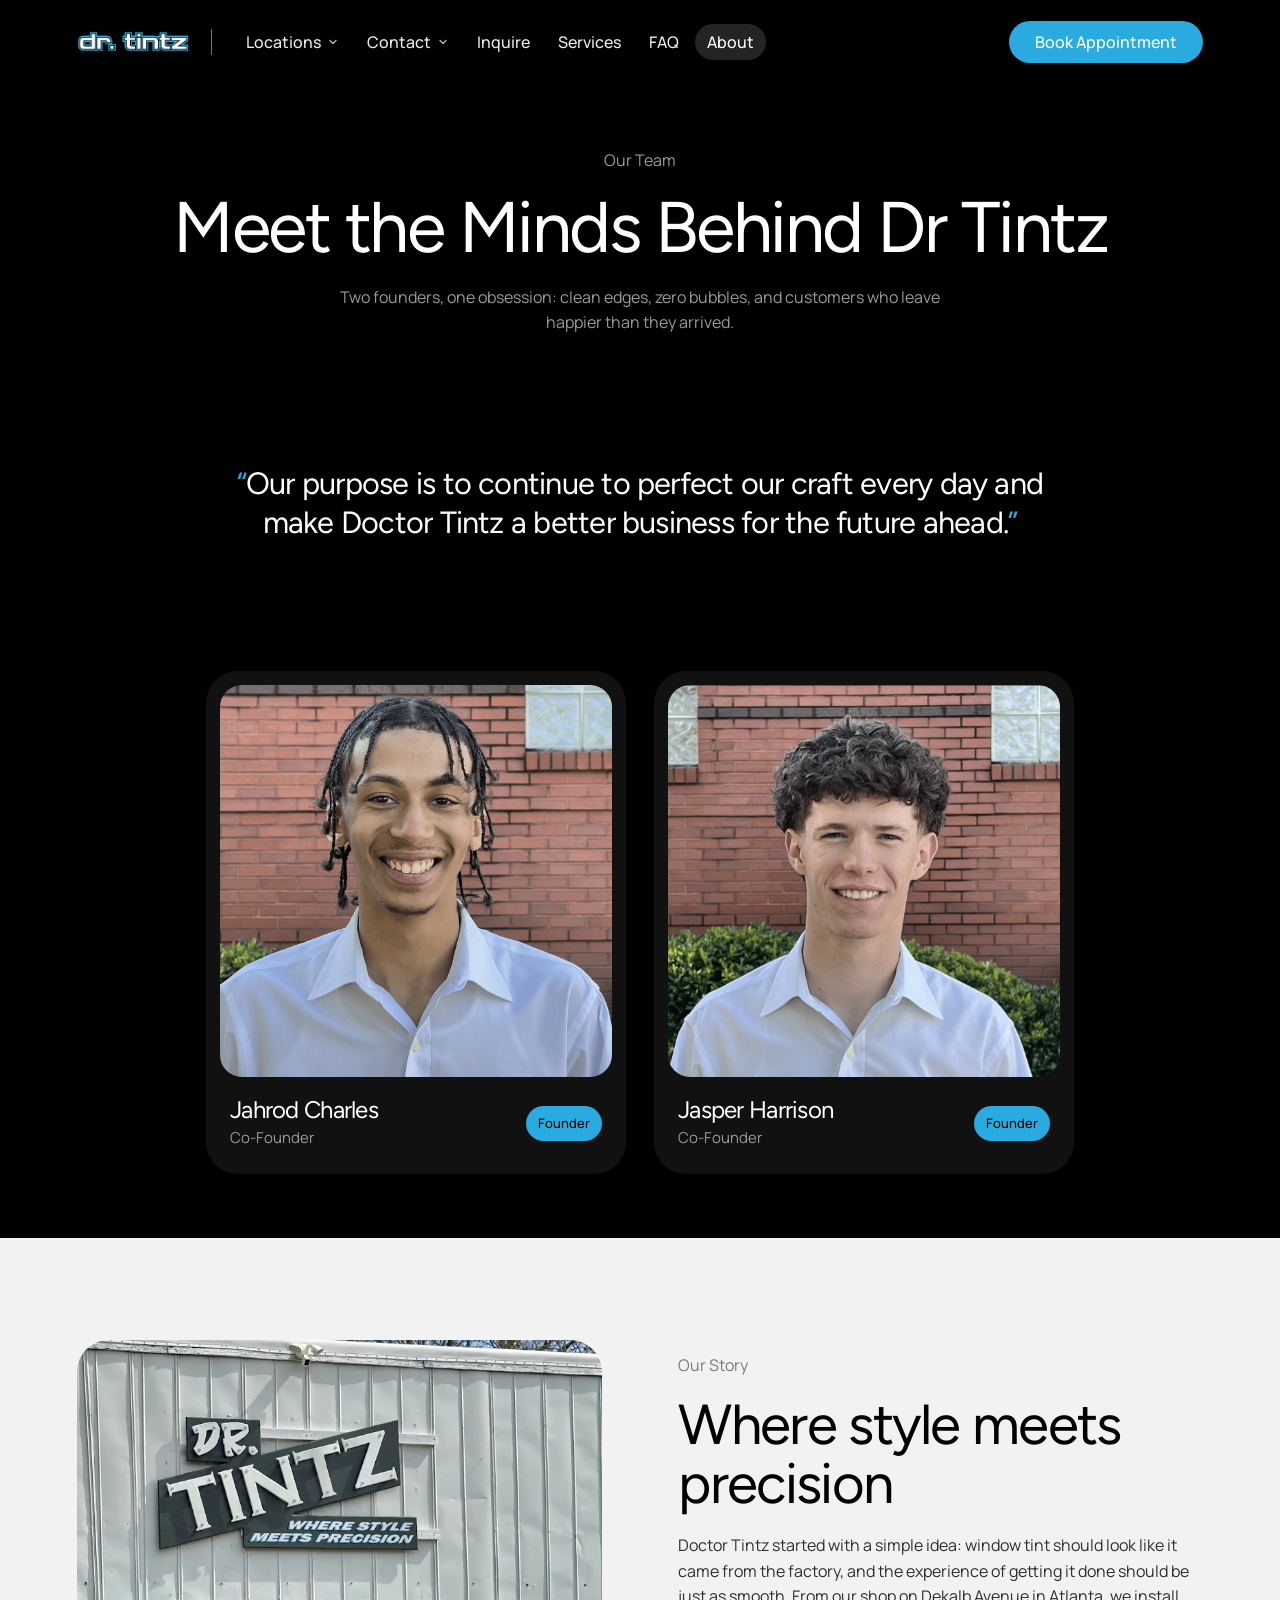
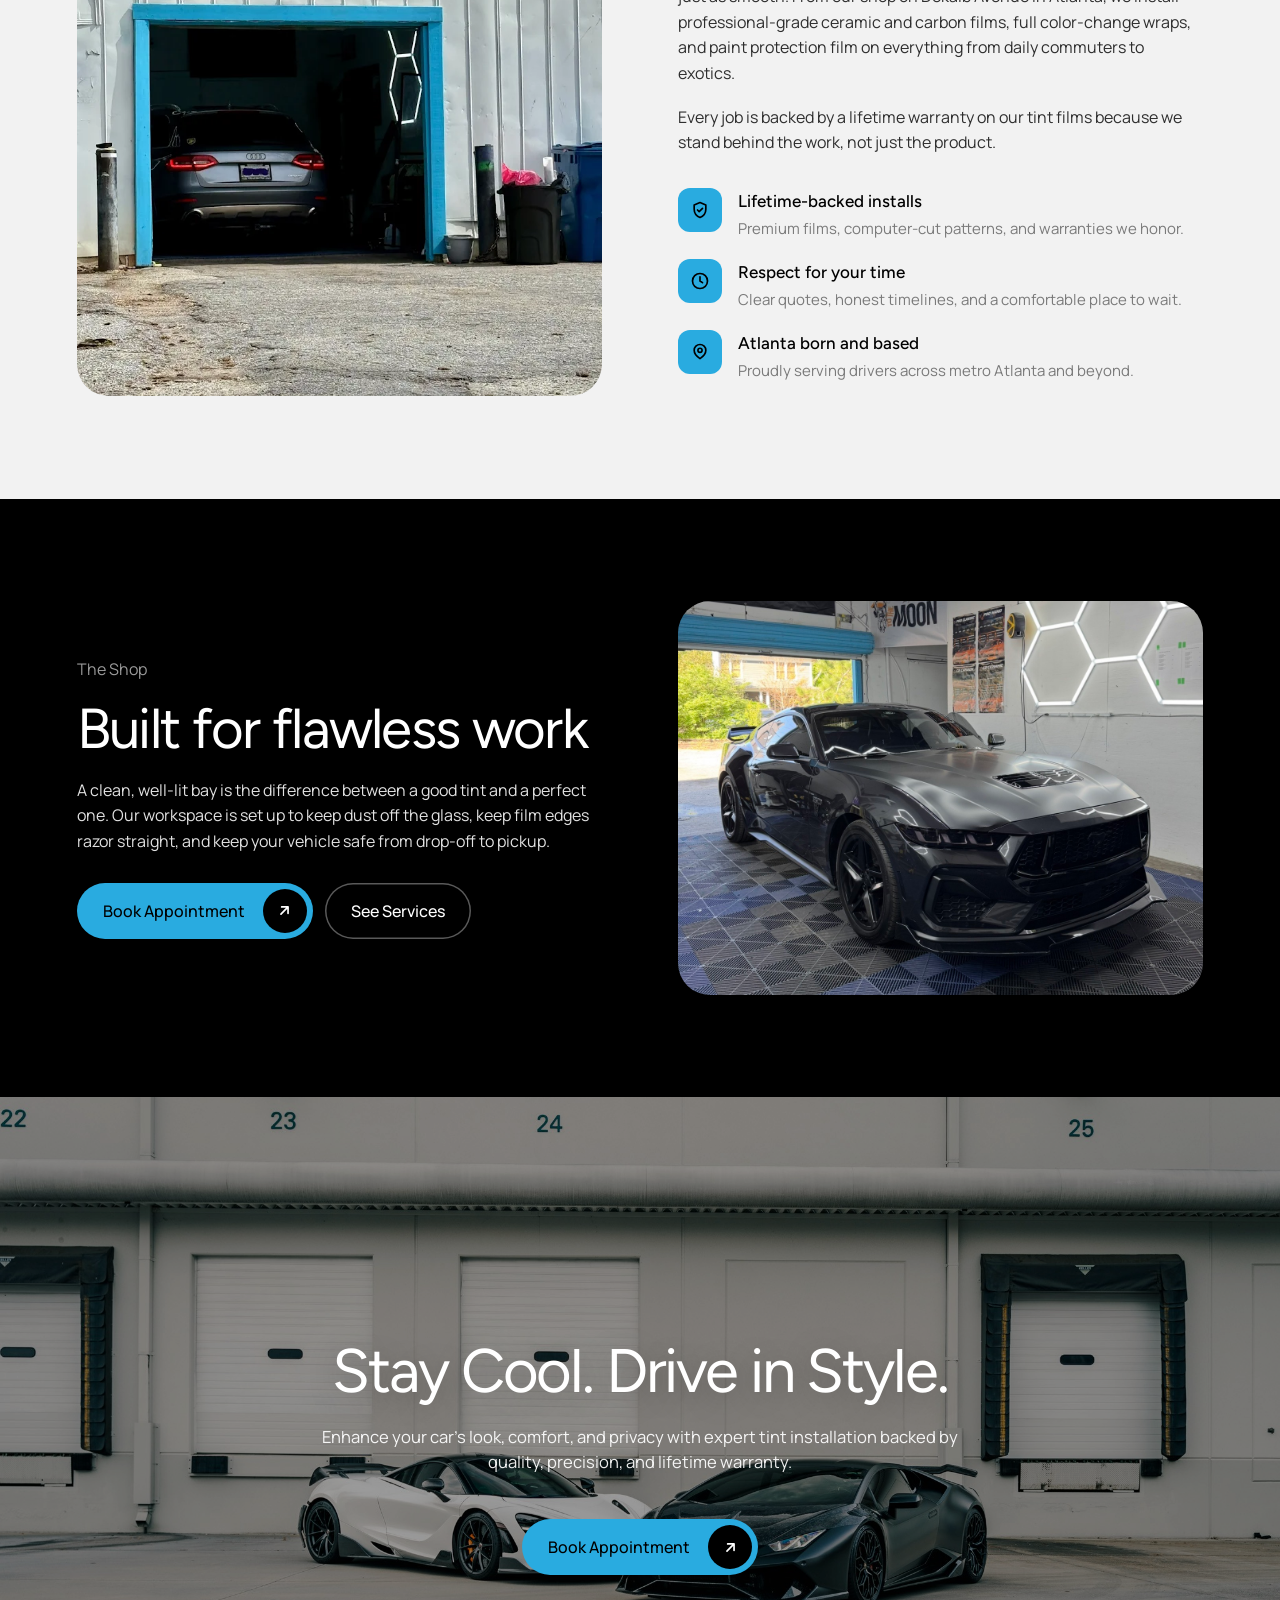
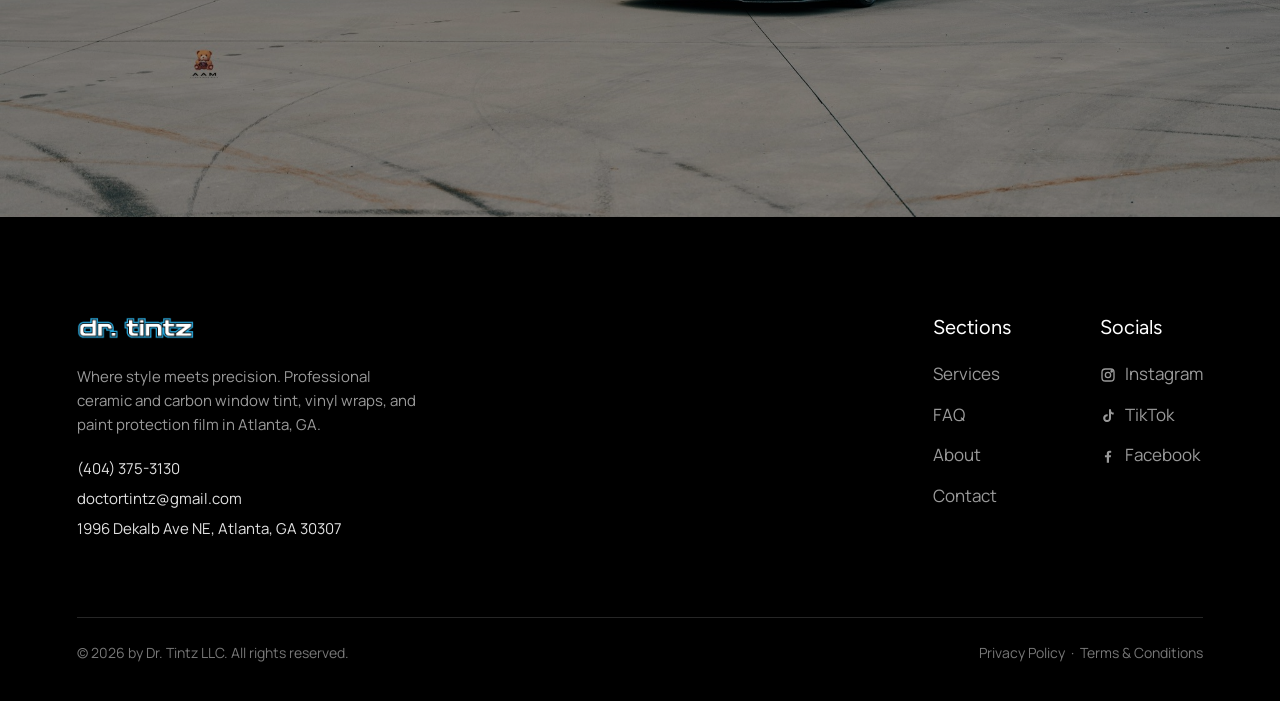
==== about.html @ 4a3aad91 "Add Google Ads tracking, thank-you page, and 10-year wrap warranty - Google tag (AW-11164100481 + G-" ====
<!DOCTYPE html>
<html lang="en">
<head>
  <meta charset="UTF-8">
  <meta name="viewport" content="width=device-width, initial-scale=1.0">
  <!-- Google tag (gtag.js): Google Ads + GA4, cross-domain linked to the booking site -->
  <script async src="https://www.googletagmanager.com/gtag/js?id=AW-11164100481"></script>
  <script>
    window.dataLayer = window.dataLayer || [];
    function gtag(){dataLayer.push(arguments);}
    gtag('js', new Date());
    gtag('set', 'linker', {'domains': ['doctortintz.com', 'bookdoctortintz.com']});
    gtag('config', 'AW-11164100481');
    gtag('config', 'G-PP5F7V0860');
  </script>
  <title>About | Doctor Tintz</title>
  <meta name="description" content="Meet the co-founders behind Doctor Tintz, Atlanta's window tinting, wrap, and paint protection specialists. Where style meets precision.">
  <meta name="theme-color" content="#000000">
  <link rel="icon" href="assets/favicon.png" type="image/png">
  <link rel="apple-touch-icon" href="assets/favicon.png">
  <link rel="preconnect" href="https://fonts.googleapis.com">
  <link rel="preconnect" href="https://fonts.gstatic.com" crossorigin>
  <link href="https://fonts.googleapis.com/css2?family=Figtree:wght@300;400;500;600&family=Manrope:wght@400;500;600&display=swap" rel="stylesheet">
  <link rel="stylesheet" href="css/styles.css">
</head>
<body>

  <header class="header">
    <div class="container header__inner">
      <div class="header__left">
        <a class="logo" href="index.html" aria-label="Doctor Tintz home">
          <img src="assets/img/logo.png" alt="dr. tintz" width="266" height="50">
        </a>
        <span class="header__divider" aria-hidden="true"></span>
        <nav class="nav" id="nav" aria-label="Primary">
          <div class="nav__item">
            <button class="nav__link nav__toggle" type="button" aria-expanded="false" aria-haspopup="true">Locations <svg class="chev" viewBox="0 0 24 24" fill="none" stroke="currentColor" stroke-width="2.5" stroke-linecap="round" stroke-linejoin="round" aria-hidden="true"><path d="m6 9 6 6 6-6"/></svg></button>
            <div class="dropdown">
              <a class="dropdown__item" href="https://maps.google.com/?q=1996+Dekalb+Ave+NE,+Atlanta,+GA+30307" target="_blank" rel="noopener">
                <strong>Atlanta</strong>
                <span>1996 Dekalb Ave NE, Atlanta, GA 30307</span>
              </a>
              <a class="dropdown__item" href="https://maps.google.com/?q=1905+Airport+Industrial+Park+Dr+SE,+Suite+A,+Marietta,+GA+30060" target="_blank" rel="noopener">
                <strong>Marietta</strong>
                <span>1905 Airport Industrial Park Dr SE, Suite A, Marietta, GA 30060</span>
              </a>
            </div>
          </div>
          <div class="nav__item">
            <button class="nav__link nav__toggle" type="button" aria-expanded="false" aria-haspopup="true">Contact <svg class="chev" viewBox="0 0 24 24" fill="none" stroke="currentColor" stroke-width="2.5" stroke-linecap="round" stroke-linejoin="round" aria-hidden="true"><path d="m6 9 6 6 6-6"/></svg></button>
            <div class="dropdown dropdown--sm">
              <a class="dropdown__item" href="tel:+14049849468">
                <strong>Jasper Harrison</strong>
                <span>(404) 984-9468</span>
              </a>
            </div>
          </div>
          <button class="nav__link" type="button" data-open-inquire>Inquire</button>
          <a class="nav__link" href="index.html#services">Services</a>
          <a class="nav__link" href="index.html#faq">FAQ</a>
          <a class="nav__link" href="about.html" aria-current="page">About</a>
          <a class="btn btn--primary" href="https://bookdoctortintz.com" target="_blank" rel="noopener">Book Appointment</a>
        </nav>
      </div>
      <div class="header__cta">
        <a class="btn btn--primary btn--on-dark" href="https://bookdoctortintz.com" target="_blank" rel="noopener">Book Appointment</a>
        <button class="nav-toggle" aria-label="Open menu" aria-expanded="false" aria-controls="nav">
          <span></span><span></span><span></span>
        </button>
      </div>
    </div>
  </header>

  <main>

    <!-- Page hero -->
    <section class="page-hero">
      <div class="container">
        <span class="eyebrow">Our Team</span>
        <h1 class="h1" data-split data-accent="tintz">Meet the Minds Behind Dr Tintz</h1>
        <p class="lead">Two founders, one obsession: clean edges, zero bubbles, and customers who leave happier than they arrived.</p>
      </div>
    </section>

    <!-- Founders quote -->
    <section class="section section--tight">
      <div class="container">
        <div class="quote-band reveal">
          <blockquote>Our purpose is to continue to perfect our craft every day and make Doctor Tintz a better business for the future ahead.</blockquote>
        </div>
      </div>
    </section>

    <!-- Team -->
    <section class="section section--tight">
      <div class="container">
        <div class="team__grid">
          <article class="member reveal">
            <div class="member__photo">
              <img src="assets/img/team-jahrod.png" alt="Jahrod Charles, Co-Founder of Doctor Tintz" loading="lazy">
            </div>
            <div class="member__body">
              <div>
                <h2 class="member__name">Jahrod Charles</h2>
                <p class="member__role">Co-Founder</p>
              </div>
              <span class="badge">Founder</span>
            </div>
          </article>
          <article class="member reveal" data-delay="1">
            <div class="member__photo">
              <img src="assets/img/team-jasper.png" alt="Jasper Harrison, Co-Founder of Doctor Tintz" loading="lazy">
            </div>
            <div class="member__body">
              <div>
                <h2 class="member__name">Jasper Harrison</h2>
                <p class="member__role">Co-Founder</p>
              </div>
              <span class="badge">Founder</span>
            </div>
          </article>
        </div>
      </div>
    </section>

    <!-- Story -->
    <section class="section theme-light">
      <div class="container">
        <div class="split">
          <div class="split__media reveal">
            <img src="assets/img/shop-front.webp" alt="The Doctor Tintz shop front with its signature blue garage door and 'Where Style Meets Precision' sign" loading="lazy">
          </div>
          <div class="reveal" data-delay="1">
            <span class="eyebrow">Our Story</span>
            <h2 class="h2">Where style meets precision</h2>
            <p class="lead" style="margin-top:20px">Doctor Tintz started with a simple idea: window tint should look like it came from the factory, and the experience of getting it done should be just as smooth. From our shop on Dekalb Avenue in Atlanta, we install professional-grade ceramic and carbon films, full color-change wraps, and paint protection film on everything from daily commuters to exotics.</p>
            <p class="lead">Every job is backed by a lifetime warranty on our tint films because we stand behind the work, not just the product.</p>
            <ul class="values">
              <li>
                <span><svg viewBox="0 0 24 24" fill="none" stroke="currentColor" stroke-width="2" stroke-linecap="round" stroke-linejoin="round"><path d="M12 3l7 3v5c0 5-3.5 8.5-7 10-3.5-1.5-7-5-7-10V6l7-3z"/><path d="M9 12l2 2 4-4"/></svg></span>
                <div><strong>Lifetime-backed installs</strong><p>Premium films, computer-cut patterns, and warranties we honor.</p></div>
              </li>
              <li>
                <span><svg viewBox="0 0 24 24" fill="none" stroke="currentColor" stroke-width="2" stroke-linecap="round" stroke-linejoin="round"><circle cx="12" cy="12" r="9"/><path d="M12 7v5l3 2"/></svg></span>
                <div><strong>Respect for your time</strong><p>Clear quotes, honest timelines, and a comfortable place to wait.</p></div>
              </li>
              <li>
                <span><svg viewBox="0 0 24 24" fill="none" stroke="currentColor" stroke-width="2" stroke-linecap="round" stroke-linejoin="round"><path d="M12 20s-7-4.5-7-10a7 7 0 0 1 14 0c0 5.5-7 10-7 10z"/><circle cx="12" cy="10" r="2.5"/></svg></span>
                <div><strong>Atlanta born and based</strong><p>Proudly serving drivers across metro Atlanta and beyond.</p></div>
              </li>
            </ul>
          </div>
        </div>
      </div>
    </section>

    <!-- Inside the shop -->
    <section class="section">
      <div class="container">
        <div class="split split--reverse">
          <div class="reveal">
            <span class="eyebrow">The Shop</span>
            <h2 class="h2">Built for flawless work</h2>
            <p class="lead" style="margin-top:20px">A clean, well-lit bay is the difference between a good tint and a perfect one. Our workspace is set up to keep dust off the glass, keep film edges razor straight, and keep your vehicle safe from drop-off to pickup.</p>
            <div class="hero__actions" style="justify-content:flex-start;margin-top:28px">
              <a class="btn btn--arrow" href="https://bookdoctortintz.com" target="_blank" rel="noopener">
                Book Appointment
                <span class="btn__arrow"><svg viewBox="0 0 24 24" fill="none" stroke="currentColor" stroke-width="2.4" stroke-linecap="round" stroke-linejoin="round"><path d="M7 17 17 7M8 7h9v9"/></svg></span>
              </a>
              <a class="btn btn--ghost" href="index.html#services">See Services</a>
            </div>
          </div>
          <div class="split__media split__media--wide reveal" data-delay="1">
            <img src="assets/img/shop-mustang.jpg" alt="Dark grey Ford Mustang inside the Doctor Tintz bay under hexagon shop lights" loading="lazy">
          </div>
        </div>
      </div>
    </section>

    <!-- CTA -->
    <section class="cta">
      <div class="cta__bg" aria-hidden="true">
        <img src="assets/img/hero-supercars.jpg" alt="" loading="lazy" width="2048" height="1368">
      </div>
      <div class="container">
        <div class="cta__inner reveal">
          <h2 class="cta__title">Stay Cool. Drive in Style.</h2>
          <p class="cta__sub">Enhance your car’s look, comfort, and privacy with expert tint installation backed by quality, precision, and lifetime warranty.</p>
          <div class="cta__actions">
            <a class="btn btn--arrow" href="https://bookdoctortintz.com" target="_blank" rel="noopener">
              Book Appointment
              <span class="btn__arrow"><svg viewBox="0 0 24 24" fill="none" stroke="currentColor" stroke-width="2.4" stroke-linecap="round" stroke-linejoin="round"><path d="M7 17 17 7M8 7h9v9"/></svg></span>
            </a>
          </div>
        </div>
      </div>
    </section>

  </main>

  <footer class="footer">
    <div class="container">
      <div class="footer__grid">
        <div class="footer__brand">
          <a class="logo" href="index.html" aria-label="Doctor Tintz home"><img src="assets/img/logo.png" alt="dr. tintz" width="266" height="50"></a>
          <p>Where style meets precision. Professional ceramic and carbon window tint, vinyl wraps, and paint protection film in Atlanta, GA.</p>
          <div class="footer__contact">
            <a href="tel:+14043753130">(404) 375-3130</a>
            <a href="mailto:doctortintz@gmail.com">doctortintz@gmail.com</a>
            <span>1996 Dekalb Ave NE, Atlanta, GA 30307</span>
          </div>
        </div>
        <div>
          <h4>Sections</h4>
          <ul class="footer__links">
            <li><a href="index.html#services">Services</a></li>
            <li><a href="index.html#faq">FAQ</a></li>
            <li><a href="about.html">About</a></li>
            <li><a href="contact.html">Contact</a></li>
          </ul>
        </div>
        <div>
          <h4>Socials</h4>
          <ul class="footer__links">
            <li><a href="https://www.instagram.com/doctortintz" target="_blank" rel="noopener"><svg viewBox="0 0 24 24" fill="none" stroke="currentColor" stroke-width="2"><rect x="3" y="3" width="18" height="18" rx="5"/><circle cx="12" cy="12" r="4"/><circle cx="17.5" cy="6.5" r="1" fill="currentColor"/></svg>Instagram</a></li>
            <li><a href="https://www.tiktok.com/@doctortintz" target="_blank" rel="noopener"><svg viewBox="0 0 24 24" fill="currentColor"><path d="M16.5 2h-3v13.2a2.8 2.8 0 1 1-2.8-2.8c.3 0 .6 0 .8.1V9.4a5.9 5.9 0 1 0 5 5.8V8.6a7 7 0 0 0 4 1.3v-3a4 4 0 0 1-4-3.9V2z"/></svg>TikTok</a></li>
            <li><a href="https://www.facebook.com/drtintz" target="_blank" rel="noopener"><svg viewBox="0 0 24 24" fill="currentColor"><path d="M13.5 22v-8h2.7l.4-3.2h-3.1V8.8c0-.9.3-1.6 1.6-1.6h1.7V4.4c-.3 0-1.3-.1-2.5-.1-2.5 0-4.1 1.5-4.1 4.2v2.3H7.4V14h2.8v8h3.3z"/></svg>Facebook</a></li>
          </ul>
        </div>
      </div>
      <div class="footer__bottom">
        <span>© <span data-year>2026</span> by Dr. Tintz LLC. All rights reserved.</span>
        <span><a href="privacy-policy.html">Privacy Policy</a> &nbsp;·&nbsp; <a href="terms-and-conditions.html">Terms &amp; Conditions</a></span>
      </div>
    </div>
  </footer>

  <!-- Inquire modal -->
  <div class="modal" id="inquire-modal" hidden>
    <div class="modal__backdrop" data-close-inquire></div>
    <div class="modal__panel" role="dialog" aria-modal="true" aria-labelledby="inquire-title">
      <button class="modal__close" type="button" data-close-inquire aria-label="Close">
        <svg viewBox="0 0 24 24" fill="none" stroke="currentColor" stroke-width="2.5" stroke-linecap="round"><path d="M6 6l12 12M18 6 6 18"/></svg>
      </button>
      <h2 class="modal__title" id="inquire-title">Inquire</h2>
      <p class="modal__sub">Tell us about your vehicle or project and we'll get back to you with a recommendation.</p>
      <form class="form form--modal js-inquiry" data-to="doctortintz@gmail.com" novalidate action="https://formsubmit.co/doctortintz@gmail.com" method="POST">
        <input type="hidden" name="_subject" value="New inquiry from doctortintz.com">
        <input type="hidden" name="_next" value="https://www.doctortintz.com/thank-you.html">
        <input type="hidden" name="_template" value="table">
        <input type="text" name="_honey" tabindex="-1" autocomplete="off" aria-hidden="true" style="position:absolute;left:-9999px;opacity:0;height:0;width:0">
        <div class="form__row">
          <div class="field">
            <label for="inq-name">Name <span class="req" aria-hidden="true">*</span></label>
            <input id="inq-name" name="name" type="text" autocomplete="name" placeholder="Your name" required>
          </div>
          <div class="field">
            <label for="inq-email">Email <span class="req" aria-hidden="true">*</span></label>
            <input id="inq-email" name="email" type="email" autocomplete="email" placeholder="you@example.com" required>
          </div>
        </div>
        <div class="form__row">
          <div class="field">
            <label for="inq-phone">Phone number <span class="req" aria-hidden="true">*</span></label>
            <input id="inq-phone" name="phone" type="tel" autocomplete="tel" placeholder="(404) 000-0000" required>
          </div>
          <div class="field">
            <label for="inq-service">Service type <span class="req" aria-hidden="true">*</span></label>
            <select id="inq-service" name="service" required>
              <option value="" selected disabled>Select...</option>
                    <option>Automotive Tint</option>
                    <option>Architectural Tint</option>
                    <option>Vinyl Wrap</option>
                    <option>Paint Protection Film (PPF)</option>
                    <option>Detailing</option>
                    <option>Other</option>
            </select>
          </div>
        </div>
        <div class="field">
          <label for="inq-message">Message <span class="req" aria-hidden="true">*</span></label>
          <textarea id="inq-message" name="message" placeholder="Year, make, model, and what you're looking for." required></textarea>
        </div>
        <button class="btn btn--block" type="submit">Send inquiry</button>
        <p class="form__status" role="status" aria-live="polite"></p>
        <p class="form__note">All fields are required.</p>
      </form>
    </div>
  </div>

  <script src="js/main.js" defer></script>
</body>
</html>
---- css/styles.css ----
/* ==========================================================================
   Doctor Tintz — site styles
   Dark base with light sections. Soft sky-blue pill buttons, thin type.
   ========================================================================== */

:root {
  --bg: #000000;
  --surface: #111111;
  --surface-2: #1a1a1a;
  --ink: #ffffff;
  --ink-2: #e1e1e1;
  --ink-3: #9a9a9a;
  --muted: #666666;
  --line: rgba(255, 255, 255, .16);
  --line-strong: rgba(255, 255, 255, .35);

  --accent: #29abe0;
  --accent-hover: #1f97c9;
  --accent-soft: rgba(41, 171, 224, .16);
  --star: #f5b614;

  --font-display: 'Figtree', system-ui, -apple-system, 'Segoe UI', sans-serif;
  --font-body: 'Manrope', system-ui, -apple-system, 'Segoe UI', sans-serif;

  --radius: 24px;
  --radius-lg: 40px;
  --radius-pill: 999px;

  --container: 1400px;
  --gutter: clamp(20px, 6vw, 110px);

  --ease: cubic-bezier(.22, 1, .36, 1);
}

/* Light sections flip the tokens */
.theme-light {
  --bg: #f2f2f2;
  --surface: #ffffff;
  --surface-2: #f2f2f2;
  --ink: #000000;
  --ink-2: #2e2e2e;
  --ink-3: #7a7a7a;
  --muted: #9a9a9a;
  --line: #e1e1e1;
  --line-strong: #cfcfcf;
  background: var(--bg);
  color: var(--ink);
}
.theme-white { --bg: #ffffff; --surface-2: #f2f2f2; }

/* Reset ------------------------------------------------------------------ */
*, *::before, *::after { box-sizing: border-box; }
html { scroll-behavior: smooth; -webkit-text-size-adjust: 100%; background: #000; }
body {
  margin: 0;
  font-family: var(--font-body);
  font-size: 16px;
  line-height: 1.6;
  color: var(--ink);
  background: var(--bg);
  -webkit-font-smoothing: antialiased;
  overflow-x: hidden;
}
img, svg, video { display: block; max-width: 100%; }
img { height: auto; }
a { color: inherit; text-decoration: none; }
button { font: inherit; color: inherit; background: none; border: 0; cursor: pointer; }
ul { margin: 0; padding: 0; list-style: none; }
h1, h2, h3, h4 { margin: 0; font-family: var(--font-display); font-weight: 400; letter-spacing: -.03em; line-height: 1.05; }
p { margin: 0; }
::selection { background: var(--accent); color: #000; }
:focus-visible { outline: 3px solid var(--accent); outline-offset: 3px; border-radius: 4px; }
.sr-only { position: absolute; width: 1px; height: 1px; padding: 0; margin: -1px; overflow: hidden; clip: rect(0 0 0 0); white-space: nowrap; border: 0; }

/* Layout ----------------------------------------------------------------- */
.container { width: 100%; max-width: var(--container); margin: 0 auto; padding-inline: var(--gutter); }
.section { padding-block: clamp(60px, 8vw, 110px); }
.section--tight { padding-block: clamp(48px, 5vw, 80px); }

.eyebrow { display: block; font-size: 16px; color: var(--ink-3); margin-bottom: 16px; }
.h1 { font-size: clamp(38px, 5.6vw, 76px); }
.h2 { font-size: clamp(34px, 4.4vw, 60px); }
.h3 { font-size: clamp(24px, 2.4vw, 32px); }
.lead { font-size: clamp(16px, 1.2vw, 18px); color: var(--ink-3); line-height: 1.6; }
.center { text-align: center; }

/* Buttons ---------------------------------------------------------------- */
.btn {
  display: inline-flex; align-items: center; justify-content: center; gap: 12px;
  padding: 13px 26px; border-radius: var(--radius-pill);
  background: var(--accent); color: #000;
  font-family: var(--font-body); font-weight: 500; font-size: 16px; line-height: 1;
  white-space: nowrap; transition: transform .25s var(--ease), background .25s, box-shadow .25s;
}
.btn:hover { background: var(--accent-hover); transform: translateY(-2px); }
.btn:active { transform: translateY(0); }
.btn--primary { background: var(--accent); color: #000; }
.btn--on-dark { color: #fff; }
.btn--arrow { padding: 6px 6px 6px 26px; gap: 18px; }
.btn__arrow {
  width: 44px; height: 44px; border-radius: 50%; flex: none;
  background: #000; color: #fff; display: grid; place-items: center;
  transition: transform .3s var(--ease);
}
.btn__arrow svg { width: 17px; height: 17px; }
.btn:hover .btn__arrow { transform: rotate(45deg); }
.btn--ghost { background: transparent; color: var(--ink); box-shadow: inset 0 0 0 1.5px var(--line-strong); }
.btn--ghost:hover { background: rgba(255,255,255,.06); box-shadow: inset 0 0 0 1.5px var(--ink); }
.btn--sm { padding: 10px 20px; font-size: 15px; }
.btn--sm.btn--arrow { padding: 6px 6px 6px 24px; gap: 16px; }
.btn--sm .btn__arrow { width: 40px; height: 40px; }
.btn--sm .btn__arrow svg { width: 16px; height: 16px; }
.btn--block { width: 100%; }
.btn > svg { width: 18px; height: 18px; }

/* Header ----------------------------------------------------------------- */
.header {
  position: fixed; top: 0; left: 0; right: 0; z-index: 50;
  color: #fff;
  background: linear-gradient(180deg, rgba(0,0,0,.45) 0%, rgba(0,0,0,0) 100%);
  transition: background .35s;
}
.header.is-scrolled {
  background: rgba(0,0,0,.86);
  backdrop-filter: saturate(160%) blur(14px);
  -webkit-backdrop-filter: saturate(160%) blur(14px);
}
.header__inner { display: flex; align-items: center; justify-content: space-between; gap: 24px; height: 84px; }
.header__left { display: flex; align-items: center; gap: 22px; min-width: 0; }
.logo { display: inline-flex; align-items: center; flex: none; }
.logo img { height: 21px; width: auto; }
.header__divider { width: 1px; height: 26px; background: rgba(255,255,255,.45); flex: none; }
.nav { display: flex; align-items: center; gap: 4px; }
.nav__link {
  display: inline-flex; align-items: center; gap: 6px;
  padding: 7px 12px; border-radius: var(--radius-pill);
  font-family: var(--font-body); font-weight: 500; font-size: 16px; color: #fff; line-height: 1.4;
  opacity: .92; transition: opacity .2s, background .2s; background: none; border: 0; cursor: pointer;
}
.nav__link:hover { opacity: 1; background: rgba(255,255,255,.1); }
.nav__link[aria-current="page"] { background: rgba(255,255,255,.14); opacity: 1; }
.nav__link .chev { width: 12px; height: 12px; opacity: .8; transition: transform .3s var(--ease); }
.nav__item { position: relative; }
.nav__item.is-open .nav__link { background: rgba(255,255,255,.14); opacity: 1; }
.nav__item.is-open .chev { transform: rotate(180deg); }
.dropdown {
  position: absolute; top: calc(100% + 10px); left: 0; z-index: 60;
  min-width: 330px; padding: 8px;
  background: #111; border: 1px solid rgba(255,255,255,.12); border-radius: 18px;
  box-shadow: 0 30px 60px rgba(0,0,0,.55);
  opacity: 0; visibility: hidden; transform: translateY(8px);
  transition: opacity .2s, transform .25s var(--ease), visibility 0s linear .25s;
}
.dropdown::before { content: ''; position: absolute; left: 0; right: 0; top: -12px; height: 12px; }
.dropdown--sm { min-width: 230px; }
.nav__item.is-open .dropdown { opacity: 1; visibility: visible; transform: none; transition: opacity .2s, transform .25s var(--ease), visibility 0s; }
@media (hover: hover) and (min-width: 961px) {
  .nav__item:hover .dropdown { opacity: 1; visibility: visible; transform: none; transition: opacity .2s, transform .25s var(--ease), visibility 0s; }
  .nav__item:hover .chev { transform: rotate(180deg); }
}
.dropdown__item { display: grid; gap: 2px; padding: 12px 14px; border-radius: 12px; color: #fff; transition: background .2s; }
.dropdown__item:hover { background: rgba(255,255,255,.08); }
.dropdown__item strong { font-weight: 600; font-size: 15px; }
.dropdown__item span { font-size: 14px; color: #9a9a9a; line-height: 1.4; }
.header__cta { display: flex; align-items: center; gap: 10px; }
.nav-toggle {
  display: none; width: 46px; height: 46px; border-radius: 12px;
  flex-direction: column; align-items: center; justify-content: center;
  background: rgba(255,255,255,.12);
}
.nav-toggle span { display: block; width: 20px; height: 2px; background: #fff; border-radius: 2px; transition: transform .3s var(--ease), opacity .2s; }
.nav-toggle span + span { margin-top: 5px; }
.nav-toggle[aria-expanded="true"] span:nth-child(1) { transform: translateY(7px) rotate(45deg); }
.nav-toggle[aria-expanded="true"] span:nth-child(2) { opacity: 0; }
.nav-toggle[aria-expanded="true"] span:nth-child(3) { transform: translateY(-7px) rotate(-45deg); }

/* Pages without a full-bleed hero need room under the fixed header */
main > .page-hero:first-child, main > .section:first-child:not(.hero) { padding-top: calc(84px + clamp(36px, 5vw, 64px)); }

@media (max-width: 1100px) {
  .nav__link { font-size: 15px; padding: 7px 9px; }
}
@media (max-width: 960px) {
  .header__inner { height: 72px; }
  main > .page-hero:first-child, main > .section:first-child:not(.hero) { padding-top: calc(72px + 36px); }
  .header__divider { display: none; }
  .nav-toggle { display: flex; }
  .header__cta .btn { display: none; }
  .nav {
    position: fixed; inset: 72px 0 auto 0; z-index: 49;
    flex-direction: column; align-items: stretch; gap: 4px;
    padding: 16px var(--gutter) 24px; background: rgba(0,0,0,.97); border-bottom: 1px solid var(--line);
    transform: translateY(-12px); opacity: 0; pointer-events: none;
    transition: transform .3s var(--ease), opacity .25s;
  }
  .nav.is-open { transform: none; opacity: 1; pointer-events: auto; }
  .nav__link { padding: 13px 16px; font-size: 17px; width: 100%; justify-content: space-between; }
  .nav__item .nav__link { justify-content: flex-start; }
  .nav__item .chev { margin-left: auto; }
  .dropdown, .dropdown::before { position: static; }
  .dropdown { display: none; min-width: 0; padding: 4px 0 8px 12px; background: transparent; border: 0; box-shadow: none; opacity: 1; visibility: visible; transform: none; transition: none; }
  .nav__item.is-open .dropdown { display: block; }
  .dropdown__item { padding: 10px 16px; }
  .nav .btn { display: inline-flex; margin-top: 10px; color: #000; }
  .header:has(.nav.is-open) { background: rgba(0,0,0,.97); }
}
@media (min-width: 961px) { .nav .btn { display: none; } }

/* Hero ------------------------------------------------------------------- */
.hero {
  position: relative; min-height: min(100svh, 940px); display: flex; align-items: center;
  padding: 140px 0 100px; color: #fff; overflow: hidden; isolation: isolate;
}
.hero__bg { position: absolute; inset: 0; z-index: -1; }
.hero__bg img {
  width: 100%; height: 100%; object-fit: cover; object-position: 50% 55%;
  transform: scale(1.06); animation: hero-zoom 10s var(--ease) forwards;
}
@keyframes hero-zoom { to { transform: scale(1); } }
.hero__bg::after {
  content: ''; position: absolute; inset: 0;
  background: linear-gradient(180deg, rgba(0,0,0,.42) 0%, rgba(0,0,0,.28) 45%, rgba(0,0,0,.45) 100%);
}
.hero__content { max-width: 800px; }
.hero__title {
  font-size: clamp(44px, 6.2vw, 88px); line-height: 1.02; letter-spacing: -.035em;
  text-shadow: 0 6px 30px rgba(0,0,0,.25);
}
.hero__title .word { display: inline-block; white-space: nowrap; }
.hero__title .char { display: inline-block; opacity: 0; transform: translateY(.5em); animation: char-in .8s var(--ease) forwards; }
@keyframes char-in { to { opacity: 1; transform: none; } }
@keyframes fade-up { from { opacity: 0; transform: translateY(18px); } to { opacity: 1; transform: none; } }
.hero__cta { margin-top: clamp(32px, 4vw, 52px); animation: fade-up .9s .5s var(--ease) both; }
.hero__proof {
  margin-top: clamp(24px, 3vw, 36px); padding: 4px 0 4px 26px;
  border-left: 1px solid rgba(255,255,255,.55);
  animation: fade-up .9s .7s var(--ease) both;
}
.hero__proof .stars { gap: 4px; }
.hero__proof .stars svg { width: 22px; height: 22px; }
.hero__proof p { margin-top: 12px; font-size: clamp(16px, 1.25vw, 18px); font-weight: 500; }
.stars { display: inline-flex; gap: 2px; color: var(--star); }
.stars svg { width: 16px; height: 16px; }
@media (max-width: 640px) {
  .hero { padding: 120px 0 70px; min-height: min(100svh, 760px); }
  .hero__proof .stars svg { width: 19px; height: 19px; }
}

/* Intro + stats (black) -------------------------------------------------- */
.intro { background: #000; color: #fff; padding: clamp(64px, 8vw, 120px) 0 clamp(56px, 7vw, 100px); }
.intro__grid { display: grid; grid-template-columns: 1.05fr .95fr; gap: clamp(36px, 6vw, 100px); align-items: center; }
.intro__text {
  font-family: var(--font-display); font-weight: 400;
  font-size: clamp(22px, 2.5vw, 38px); line-height: 1.22; letter-spacing: -.025em;
}
.intro__text .dim { color: #8a8a8a; }
.intro__media { border-radius: var(--radius); overflow: hidden; aspect-ratio: 5 / 3; }
.intro__media img { width: 100%; height: 100%; object-fit: cover; }
.stats__grid { display: grid; grid-template-columns: repeat(4, 1fr); gap: clamp(24px, 4vw, 64px); margin-top: clamp(56px, 7vw, 100px); }
.stat { border-top: 1px solid rgba(255,255,255,.25); padding-top: clamp(28px, 3.5vw, 52px); }
.stat__label { font-size: clamp(15px, 1.15vw, 17px); color: #fff; }
.stat__value { margin-top: 10px; font-family: var(--font-display); font-weight: 400; font-size: clamp(36px, 3.8vw, 56px); letter-spacing: -.03em; line-height: 1; }
@media (max-width: 960px) {
  .intro__grid { grid-template-columns: 1fr; }
  .stats__grid { grid-template-columns: repeat(2, 1fr); }
}

/* Services (light grey) -------------------------------------------------- */
.services { padding: clamp(64px, 8vw, 120px) 0 clamp(80px, 9vw, 140px); --stack-top: 100px; }
.services__title { text-align: center; font-size: clamp(40px, 5vw, 68px); margin-bottom: clamp(40px, 5vw, 72px); }
.services__stack { position: relative; }
.service-row {
  display: grid; grid-template-columns: 1fr 1fr; gap: clamp(24px, 4.5vw, 80px); align-items: center;
  background: var(--surface); border-radius: 32px; padding: 18px;
  margin-bottom: clamp(24px, 3vw, 40px);
  position: sticky; top: var(--stack-top);
  box-shadow: 0 -12px 40px rgba(0,0,0,.06);
}
.service-row:nth-child(2) { top: calc(var(--stack-top) + 12px); }
.service-row:nth-child(3) { top: calc(var(--stack-top) + 24px); }
.service-row:nth-child(4) { top: calc(var(--stack-top) + 36px); }
.service-row:nth-child(5) { top: calc(var(--stack-top) + 48px); }
.service-row:nth-child(6) { top: calc(var(--stack-top) + 60px); }
.service-row:last-child { margin-bottom: 0; }
.service-row__media { border-radius: 22px; overflow: hidden; aspect-ratio: 10 / 9; background: var(--surface-2); }
.service-row__media img { width: 100%; height: 100%; object-fit: cover; transition: transform 1s var(--ease); }
.service-row:hover .service-row__media img { transform: scale(1.03); }
.service-row__media--art { display: grid; place-items: center; background: linear-gradient(135deg, #0b2a36 0%, #29abe0 150%); }
.service-row__media--art svg { width: 52%; height: auto; }
.service-row__body { padding: clamp(8px, 2.5vw, 32px) clamp(8px, 3.5vw, 48px) clamp(8px, 2.5vw, 32px) 0; }
.service-row__price { font-size: clamp(16px, 1.2vw, 18px); color: var(--ink-3); }
.service-row__title { margin-top: 12px; font-size: clamp(30px, 3vw, 44px); }
.service-row__features { margin-top: clamp(20px, 2.5vw, 32px); display: grid; gap: clamp(10px, 1.2vw, 16px); }
.service-row__features li { display: flex; align-items: center; gap: 12px; font-size: clamp(16px, 1.25vw, 18px); color: var(--ink); }
.service-row__features svg { flex: none; width: 18px; height: 18px; color: var(--ink); }
.service-row__cta { margin-top: clamp(28px, 3vw, 44px); }
@media (max-width: 900px) {
  .services { --stack-top: 84px; }
  .service-row { grid-template-columns: 1fr; padding: 14px; border-radius: 26px; }
  .service-row:nth-child(n) { top: var(--stack-top); }
  .service-row__media { aspect-ratio: 4 / 3; border-radius: 18px; }
  .service-row__body { padding: 14px 10px 18px; }
}

/* Testimonial (white) ---------------------------------------------------- */
.testimonial { text-align: center; }
.testimonial__inner { max-width: 860px; margin: 0 auto; }
.testimonial .stars { justify-content: center; gap: 4px; margin-bottom: 28px; }
.testimonial .stars svg { width: 22px; height: 22px; }
.testimonial__quote { margin: 0; font-family: var(--font-display); font-weight: 400; font-size: clamp(22px, 2.4vw, 34px); line-height: 1.28; letter-spacing: -.025em; }
.testimonial__author { margin-top: 30px; display: inline-flex; align-items: center; gap: 12px; text-align: left; }
.testimonial__avatar { width: 46px; height: 46px; border-radius: 50%; background: #000; color: #fff; display: grid; place-items: center; font-size: 14px; font-weight: 600; }
.testimonial__name { font-size: 16px; font-weight: 600; }
.testimonial__role { font-size: 14px; color: var(--ink-3); }

/* FAQ (white) ------------------------------------------------------------ */
.faq__head { text-align: center; }
.faq__head .eyebrow { font-size: 17px; }
.faq__list { max-width: 920px; margin: clamp(40px, 5vw, 72px) auto 0; }
.faq__item { border-bottom: 1px solid var(--line); }
.faq__item summary {
  list-style: none; cursor: pointer; display: flex; align-items: center; justify-content: space-between; gap: 24px;
  padding: clamp(20px, 2.2vw, 30px) 0; font-family: var(--font-display); font-weight: 400; font-size: clamp(18px, 1.6vw, 22px); letter-spacing: -.02em;
}
.faq__item summary::-webkit-details-marker { display: none; }
.faq__icon { flex: none; width: 40px; height: 40px; border-radius: 10px; background: var(--surface-2); display: grid; place-items: center; transition: background .3s, transform .4s var(--ease); }
.faq__icon svg { width: 16px; height: 16px; }
.faq__item[open] .faq__icon { background: var(--ink); color: var(--bg); transform: rotate(45deg); }
.faq__answer { padding: 0 0 clamp(20px, 2.2vw, 30px); max-width: 760px; color: var(--ink-3); font-size: clamp(15px, 1.15vw, 17px); line-height: 1.7; }

/* CTA band --------------------------------------------------------------- */
.cta {
  position: relative; min-height: min(85svh, 720px); display: flex; align-items: center;
  padding: clamp(72px, 9vw, 120px) 0; color: #fff; text-align: center; overflow: hidden; isolation: isolate;
}
.cta__bg { position: absolute; inset: 0; z-index: -1; }
.cta__bg img { width: 100%; height: 100%; object-fit: cover; object-position: 50% 55%; }
.cta__bg::after { content: ''; position: absolute; inset: 0; background: rgba(0,0,0,.38); }
.cta__inner { max-width: 800px; margin: 0 auto; }
.cta__title { font-size: clamp(36px, 4.8vw, 68px); letter-spacing: -.035em; text-shadow: 0 6px 30px rgba(0,0,0,.25); }
.cta__sub { max-width: 660px; margin: 22px auto 0; font-size: clamp(16px, 1.3vw, 19px); color: rgba(255,255,255,.92); line-height: 1.5; }
.cta__actions { display: flex; flex-wrap: wrap; justify-content: center; gap: 14px; margin-top: clamp(30px, 3.5vw, 44px); }

/* Footer (black) --------------------------------------------------------- */
.footer { background: #000; color: #fff; padding: clamp(64px, 8vw, 100px) 0 36px; }
.footer__grid { display: grid; grid-template-columns: 1fr auto auto; gap: clamp(36px, 7vw, 130px); align-items: start; }
.footer__brand .logo img { height: 22px; }
.footer__brand p { margin-top: 18px; max-width: 340px; color: #9a9a9a; font-size: 15px; }
.footer__contact { margin-top: 20px; display: grid; gap: 6px; font-size: 15px; color: #e1e1e1; }
.footer__contact a:hover { color: var(--accent); }
.footer h4 { font-size: 20px; font-weight: 400; letter-spacing: -.01em; margin-bottom: 22px; }
.footer__links { display: grid; gap: 13px; }
.footer__links a { font-size: 17px; color: #9a9a9a; transition: color .2s; }
.footer__links a:hover { color: #fff; }
.footer__links a svg { width: 16px; height: 16px; display: inline-block; vertical-align: -3px; margin-right: 9px; }
.footer__bottom { margin-top: clamp(48px, 6vw, 80px); padding-top: 24px; border-top: 1px solid rgba(255,255,255,.15); display: flex; flex-wrap: wrap; justify-content: space-between; gap: 12px; font-size: 14px; color: #777; }
.footer__bottom a:hover { color: #fff; }
@media (max-width: 760px) {
  .footer__grid { grid-template-columns: 1fr 1fr; }
  .footer__brand { grid-column: 1 / -1; }
}

/* Page hero (inner pages) ------------------------------------------------ */
.page-hero { position: relative; padding-bottom: clamp(32px, 5vw, 64px); text-align: center; overflow: hidden; }
.page-hero .h1 { font-size: clamp(38px, 5.6vw, 76px); letter-spacing: -.035em; }
.page-hero .lead { max-width: 620px; margin: 20px auto 0; }

/* About ------------------------------------------------------------------ */
.quote-band { max-width: 860px; margin: 0 auto; text-align: center; }
.quote-band blockquote { margin: 0; font-family: var(--font-display); font-weight: 400; font-size: clamp(22px, 2.4vw, 34px); line-height: 1.28; letter-spacing: -.025em; }
.quote-band blockquote::before { content: '\201C'; color: var(--accent); }
.quote-band blockquote::after { content: '\201D'; color: var(--accent); }
.team__grid { display: grid; grid-template-columns: repeat(2, minmax(0, 420px)); justify-content: center; gap: 28px; }
.member { background: var(--surface); border-radius: 32px; overflow: hidden; padding: 14px; transition: transform .4s var(--ease); }
.member:hover { transform: translateY(-6px); }
.member__photo { aspect-ratio: 1 / 1; overflow: hidden; border-radius: 22px; background: var(--surface-2); }
.member__photo img { width: 100%; height: 100%; object-fit: cover; object-position: center top; transition: transform .8s var(--ease); }
.member:hover .member__photo img { transform: scale(1.04); }
.member__body { padding: 20px 10px 10px; display: flex; align-items: center; justify-content: space-between; gap: 12px; }
.member__name { font-size: 24px; }
.member__role { font-size: 15px; color: var(--ink-3); margin-top: 4px; }
.badge { display: inline-flex; align-items: center; padding: 7px 12px; border-radius: var(--radius-pill); background: var(--accent); color: #000; font-size: 13px; font-weight: 500; }
@media (max-width: 640px) { .team__grid { grid-template-columns: 1fr; } }

.split { display: grid; grid-template-columns: 1fr 1fr; gap: clamp(32px, 6vw, 90px); align-items: center; }
.split__media { border-radius: 32px; overflow: hidden; aspect-ratio: 4 / 5; }
.split__media img { width: 100%; height: 100%; object-fit: cover; }
.split__media--wide { aspect-ratio: 4 / 3; }
.split .lead { color: var(--ink-2); }
.split .lead + .lead { margin-top: 18px; }
.values { margin-top: 32px; display: grid; gap: 18px; }
.values li { display: grid; grid-template-columns: 44px 1fr; gap: 16px; align-items: start; }
.values li span:first-child { width: 44px; height: 44px; border-radius: 12px; background: var(--accent); display: grid; place-items: center; color: #000; }
.values li svg { width: 20px; height: 20px; }
.values strong { display: block; font-family: var(--font-display); font-weight: 500; font-size: 17px; }
.values p { font-size: 15px; color: var(--ink-3); margin-top: 2px; }
.hero__actions { display: flex; flex-wrap: wrap; gap: 12px; }
@media (max-width: 860px) {
  .split { grid-template-columns: 1fr; }
  .split__media { aspect-ratio: 4 / 3; }
  .split--reverse .split__media { order: -1; }
}

/* Contact ---------------------------------------------------------------- */
.contact__grid { display: grid; grid-template-columns: 1fr 1.2fr; gap: clamp(32px, 6vw, 100px); align-items: start; }
.contact__cards { display: grid; gap: 14px; margin-top: 32px; }
.info-card {
  display: grid; grid-template-columns: 52px 1fr; gap: 18px; align-items: center;
  padding: 20px 22px; border-radius: 22px; background: var(--surface); border: 1px solid var(--line);
  transition: transform .3s var(--ease), border-color .3s;
}
a.info-card:hover { transform: translateY(-3px); border-color: var(--accent); }
.info-card__icon { width: 52px; height: 52px; border-radius: 16px; background: var(--accent); color: #000; display: grid; place-items: center; }
.info-card__icon svg { width: 22px; height: 22px; }
.info-card small { display: block; font-size: 12px; letter-spacing: .08em; text-transform: uppercase; color: var(--ink-3); font-weight: 600; }
.info-card strong { font-size: 16px; font-weight: 500; }

.form { background: var(--surface); border: 1px solid var(--line); border-radius: 32px; padding: clamp(22px, 3vw, 36px); }
.form__row { display: grid; grid-template-columns: 1fr 1fr; gap: 16px; }
.field { display: grid; gap: 8px; margin-bottom: 18px; }
.field label { font-weight: 500; font-size: 15px; }
.field .req { color: var(--accent); font-weight: 600; }
.field input, .field select, .field textarea {
  width: 100%; font: inherit; font-size: 15px; color: #fff;
  padding: 13px 16px; border-radius: 12px; border: 1.5px solid var(--line); background: #000;
  transition: border-color .2s, box-shadow .2s;
}
.field input::placeholder, .field textarea::placeholder { color: var(--muted); }
.field input:focus, .field select:focus, .field textarea:focus { outline: none; border-color: var(--accent); box-shadow: 0 0 0 4px var(--accent-soft); }
.field textarea { min-height: 150px; resize: vertical; }
.field select { appearance: none; background-image: url("data:image/svg+xml,%3Csvg xmlns='http://www.w3.org/2000/svg' width='16' height='16' viewBox='0 0 24 24' fill='none' stroke='%239a9a9a' stroke-width='2.5' stroke-linecap='round' stroke-linejoin='round'%3E%3Cpath d='m6 9 6 6 6-6'/%3E%3C/svg%3E"); background-repeat: no-repeat; background-position: right 18px center; padding-right: 46px; }
.field select option { background: #111; color: #fff; }
.form__note { margin-top: 14px; font-size: 14px; color: var(--muted); text-align: center; }
.form__status { display: none; margin-top: 16px; padding: 14px 16px; border-radius: 14px; background: var(--accent-soft); color: var(--accent); font-weight: 500; font-size: 15px; }
.form__status.is-visible { display: block; }
.form__status.is-error { background: rgba(255, 99, 99, .14); color: #ff7b7b; }
.map { margin-top: 24px; border-radius: 22px; overflow: hidden; border: 1px solid var(--line); aspect-ratio: 16 / 9; background: var(--surface); }
.map iframe { width: 100%; height: 100%; border: 0; }
@media (max-width: 860px) { .contact__grid { grid-template-columns: 1fr; } }
@media (max-width: 560px) { .form__row { grid-template-columns: 1fr; } }

/* Legal / prose ---------------------------------------------------------- */
.prose { max-width: 800px; margin: 0 auto; }
.prose h2 { font-size: 26px; margin: 40px 0 12px; }
.prose p, .prose li { color: var(--ink-2); font-size: 16px; line-height: 1.75; }
.prose p + p { margin-top: 14px; }
.prose ul { list-style: disc; padding-left: 22px; display: grid; gap: 6px; margin-top: 10px; }
.prose a { color: var(--accent); }
.prose .meta { font-size: 15px; color: var(--muted); }

/* Blog ------------------------------------------------------------------- */
.posts { display: grid; grid-template-columns: repeat(3, 1fr); gap: 28px; }
.post { background: var(--surface); border-radius: 28px; overflow: hidden; padding: 12px; transition: transform .4s var(--ease); }
.post:hover { transform: translateY(-6px); }
.post__media { aspect-ratio: 16 / 10; overflow: hidden; border-radius: 20px; background: var(--surface-2); }
.post__media img { width: 100%; height: 100%; object-fit: cover; }
.post__body { padding: 22px 10px 12px; }
.post__title { font-size: 22px; margin-top: 8px; }
.post__excerpt { margin-top: 10px; font-size: 15px; color: var(--ink-3); }
@media (max-width: 960px) { .posts { grid-template-columns: repeat(2, 1fr); } }
@media (max-width: 600px) { .posts { grid-template-columns: 1fr; } }

/* Inquire modal ---------------------------------------------------------- */
.modal { position: fixed; inset: 0; z-index: 100; display: grid; place-items: center; padding: 20px; }
.modal[hidden] { display: none; }
.modal__backdrop { position: absolute; inset: 0; background: rgba(0,0,0,.7); backdrop-filter: blur(6px); -webkit-backdrop-filter: blur(6px); opacity: 0; transition: opacity .25s; }
.modal__panel {
  position: relative; width: 100%; max-width: 640px; max-height: calc(100svh - 40px); overflow: auto;
  background: #0d0d0d; color: #fff; border: 1px solid rgba(255,255,255,.12); border-radius: 28px;
  padding: clamp(24px, 4vw, 40px);
  opacity: 0; transform: translateY(16px) scale(.98); transition: opacity .25s, transform .3s var(--ease);
}
.modal.is-open .modal__backdrop { opacity: 1; }
.modal.is-open .modal__panel { opacity: 1; transform: none; }
.modal__close {
  position: absolute; top: 16px; right: 16px; width: 40px; height: 40px; border-radius: 50%;
  background: rgba(255,255,255,.08); color: #fff; display: grid; place-items: center; transition: background .2s;
}
.modal__close:hover { background: rgba(255,255,255,.16); }
.modal__close svg { width: 18px; height: 18px; }
.modal__title { font-size: clamp(30px, 3.4vw, 40px); }
.modal__sub { margin-top: 10px; color: #9a9a9a; font-size: 15px; max-width: 460px; }
.form--modal { margin-top: 24px; padding: 0; border: 0; background: transparent; border-radius: 0; }
.form--modal .field input, .form--modal .field select, .form--modal .field textarea { background: #161616; }
.form--modal .field textarea { min-height: 120px; }
@media (max-width: 560px) {
  .modal { padding: 12px; align-items: end; }
  .modal__panel { border-radius: 22px; }
}

/* Reveal on scroll ------------------------------------------------------- */
.reveal { opacity: 0; transform: translateY(26px); transition: opacity .8s var(--ease), transform .8s var(--ease); }
.reveal.is-visible { opacity: 1; transform: none; }
.reveal[data-delay="1"] { transition-delay: .1s; }
.reveal[data-delay="2"] { transition-delay: .2s; }
.reveal[data-delay="3"] { transition-delay: .3s; }
.reveal[data-delay="4"] { transition-delay: .4s; }

@media (prefers-reduced-motion: reduce) {
  html { scroll-behavior: auto; }
  *, *::before, *::after { animation-duration: .001ms !important; animation-delay: 0s !important; transition-duration: .001ms !important; }
  .reveal { opacity: 1; transform: none; }
  .hero__title .char { opacity: 1; transform: none; }
}

/* Thank-you page ------------------------------------------------------- */
.thank-you { text-align: center; }
.thank-you__actions { display: flex; flex-wrap: wrap; justify-content: center; gap: 14px; margin-top: 28px; }
.prose .thank-you__actions .btn { color: #000; }
.prose .thank-you__actions .btn--ghost { color: var(--ink); }
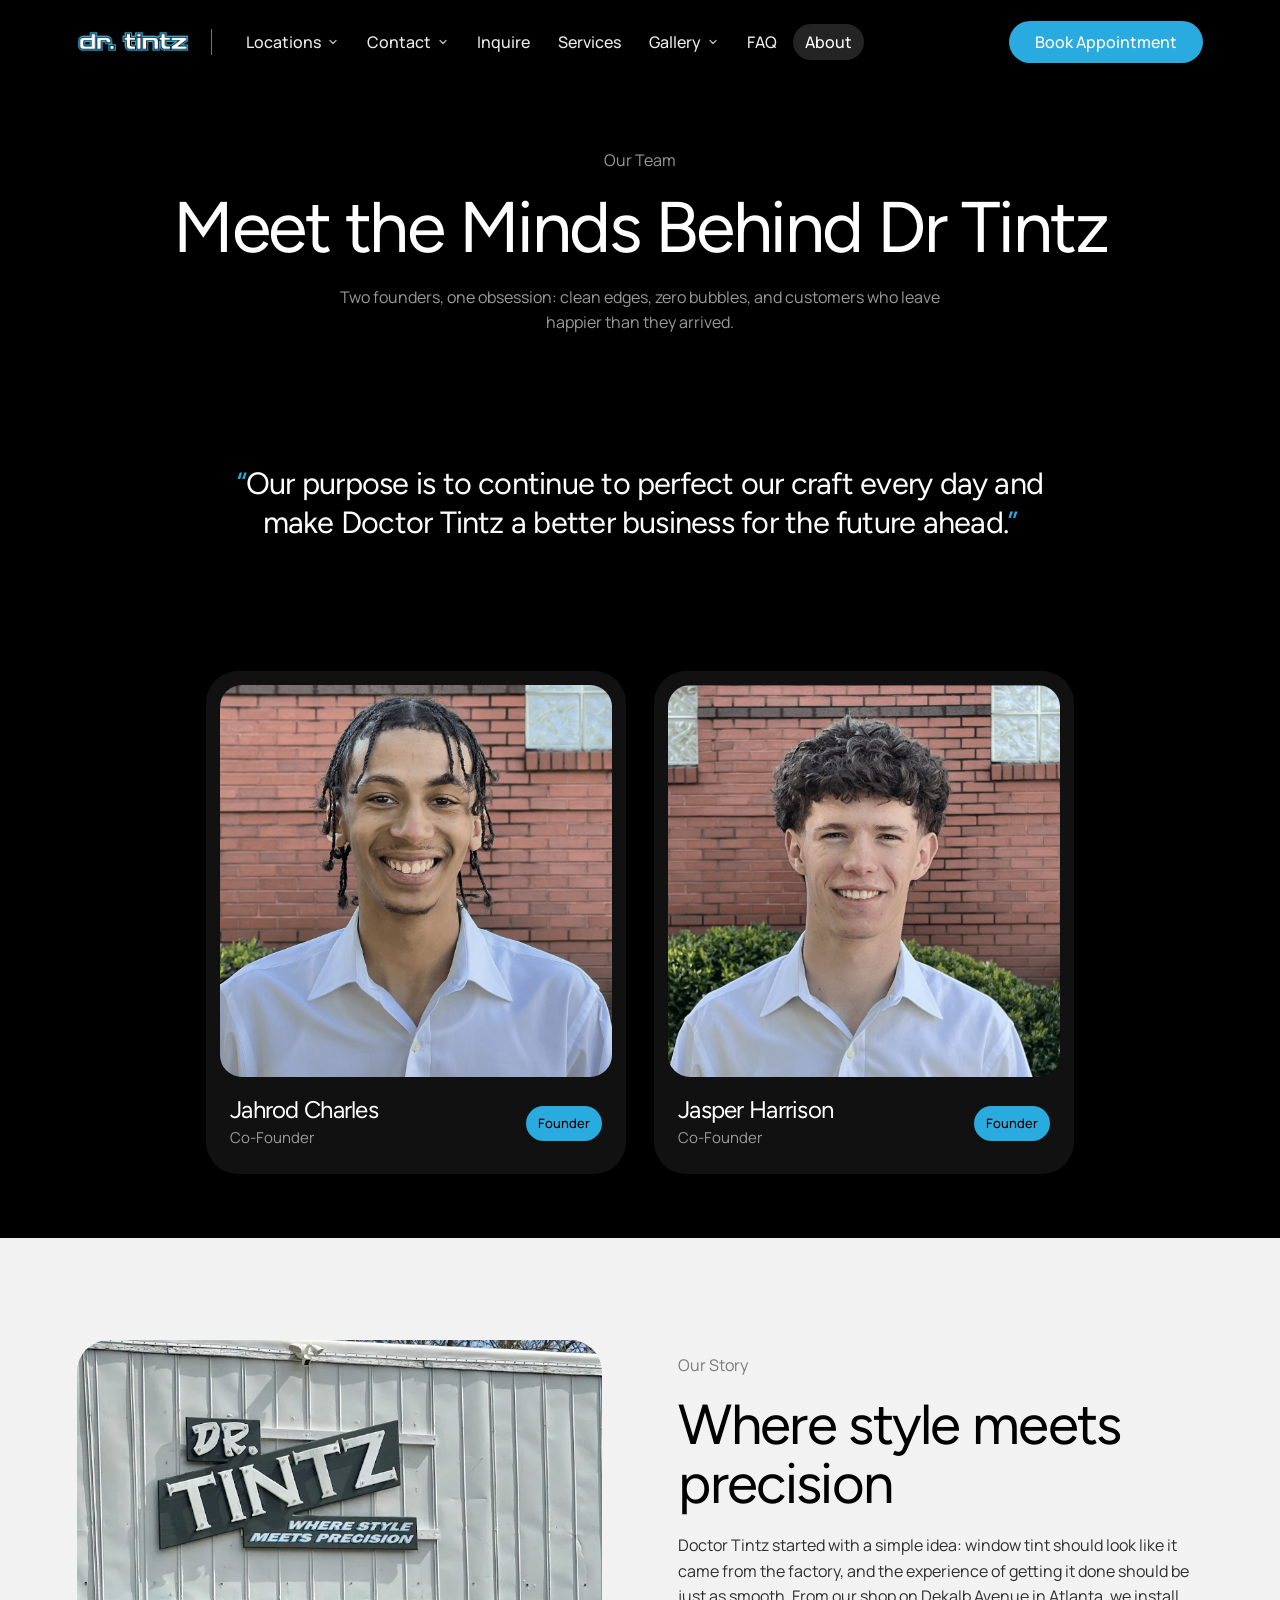
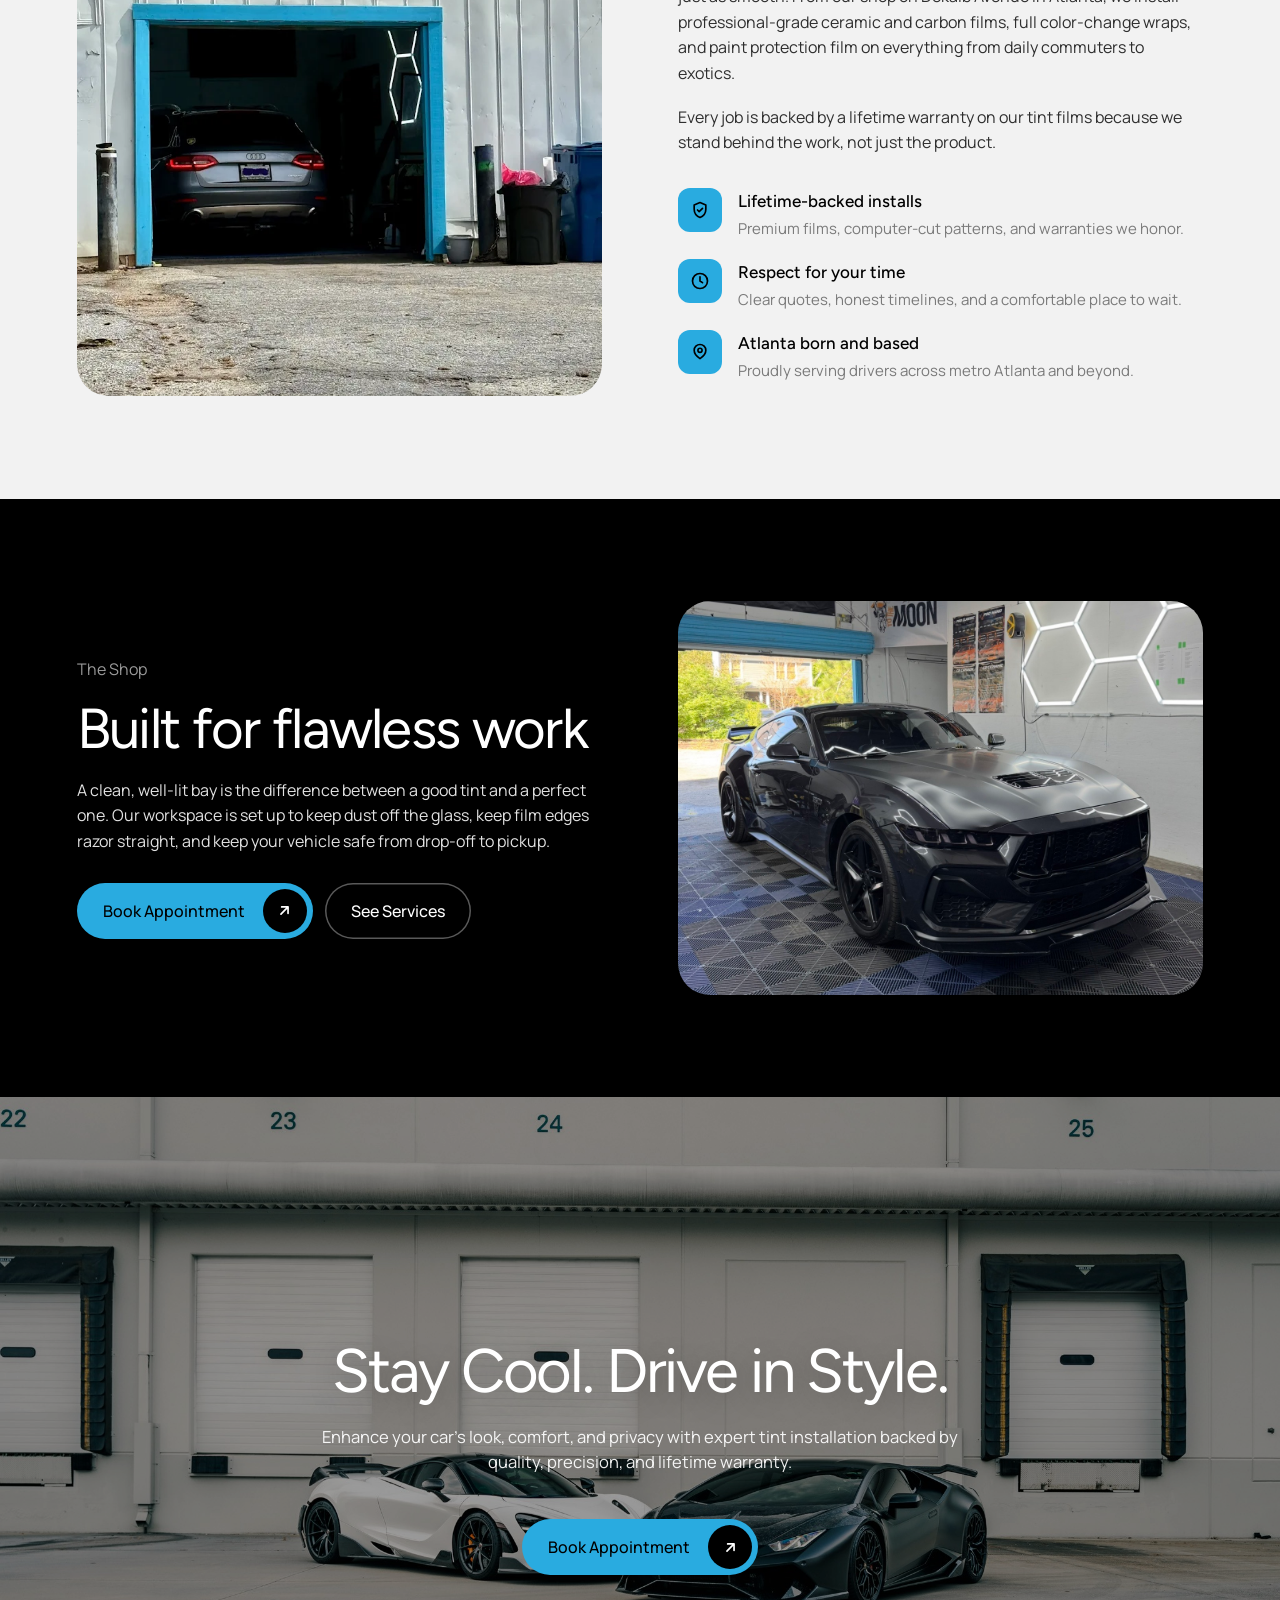
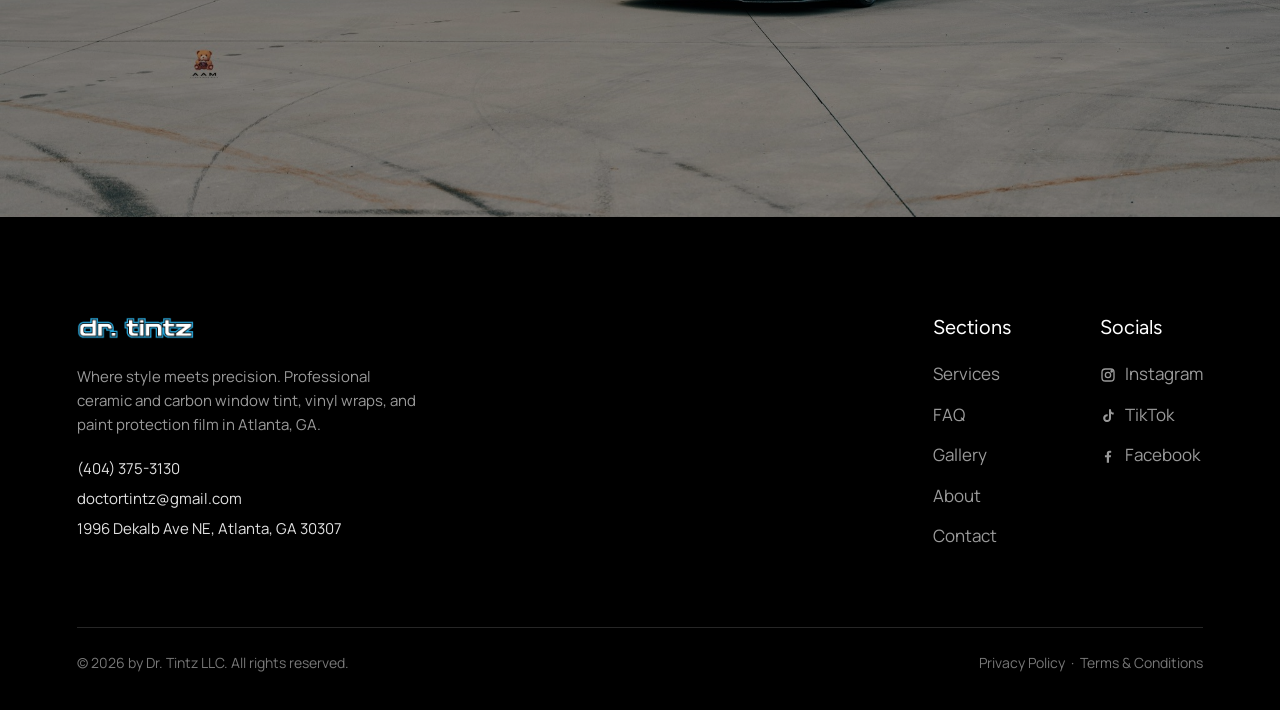
==== commit fcdb4714: "Add Our Work gallery with Tint / Wraps / PPF / Detailing tabs - gallery.html: filterable photo/video" ====
--- a/about.html
+++ b/about.html
@@ -57,6 +57,16 @@
           </div>
           <button class="nav__link" type="button" data-open-inquire>Inquire</button>
           <a class="nav__link" href="index.html#services">Services</a>
+          <div class="nav__item">
+            <button class="nav__link nav__toggle" type="button" aria-expanded="false" aria-haspopup="true">Gallery <svg class="chev" viewBox="0 0 24 24" fill="none" stroke="currentColor" stroke-width="2.5" stroke-linecap="round" stroke-linejoin="round" aria-hidden="true"><path d="m6 9 6 6 6-6"/></svg></button>
+            <div class="dropdown">
+              <a class="dropdown__item" href="gallery.html"><strong>All work</strong><span>Everything from the shop</span></a>
+              <a class="dropdown__item" href="gallery.html#tint"><strong>Tint</strong><span>Ceramic &amp; nano-ceramic installs</span></a>
+              <a class="dropdown__item" href="gallery.html#wraps"><strong>Wraps</strong><span>Color changes &amp; custom vinyl</span></a>
+              <a class="dropdown__item" href="gallery.html#ppf"><strong>PPF</strong><span>Paint protection film</span></a>
+              <a class="dropdown__item" href="gallery.html#detailing"><strong>Detailing</strong><span>Interior &amp; exterior</span></a>
+            </div>
+          </div>
           <a class="nav__link" href="index.html#faq">FAQ</a>
           <a class="nav__link" href="about.html" aria-current="page">About</a>
           <a class="btn btn--primary" href="https://bookdoctortintz.com" target="_blank" rel="noopener">Book Appointment</a>
@@ -215,6 +225,7 @@
           <ul class="footer__links">
             <li><a href="index.html#services">Services</a></li>
             <li><a href="index.html#faq">FAQ</a></li>
+            <li><a href="gallery.html">Gallery</a></li>
             <li><a href="about.html">About</a></li>
             <li><a href="contact.html">Contact</a></li>
           </ul>
--- a/css/styles.css
+++ b/css/styles.css
@@ -508,3 +508,64 @@
 .thank-you__actions { display: flex; flex-wrap: wrap; justify-content: center; gap: 14px; margin-top: 28px; }
 .prose .thank-you__actions .btn { color: #000; }
 .prose .thank-you__actions .btn--ghost { color: var(--ink); }
+
+/* Gallery ------------------------------------------------------------------ */
+.gtabs { display: flex; flex-wrap: wrap; justify-content: center; gap: 8px; margin: 0 auto; }
+.gtabs__tab {
+  padding: 11px 20px; border-radius: var(--radius-pill); border: 0; cursor: pointer;
+  background: rgba(255,255,255,.08); color: var(--ink); font-family: var(--font-body); font-weight: 500; font-size: 15px;
+  box-shadow: inset 0 0 0 1px var(--line); transition: background .2s, color .2s, box-shadow .2s;
+}
+.gtabs__tab:hover { background: rgba(255,255,255,.14); }
+.gtabs__tab.is-active { background: var(--accent); color: #000; box-shadow: none; }
+.ggrid { columns: 3; column-gap: 16px; margin-top: clamp(28px, 4vw, 48px); }
+.gcard {
+  display: block; width: 100%; margin: 0 0 16px; padding: 0; border: 0; cursor: zoom-in;
+  position: relative; overflow: hidden; border-radius: 20px; background: var(--surface);
+  break-inside: avoid; -webkit-column-break-inside: avoid;
+}
+.gcard[hidden] { display: none; }
+.gcard img { display: block; width: 100%; height: 100%; object-fit: cover; transition: transform .6s var(--ease); }
+.gcard:hover img { transform: scale(1.04); }
+.gcard__tag {
+  position: absolute; left: 12px; bottom: 12px; padding: 6px 11px; border-radius: var(--radius-pill);
+  background: rgba(0,0,0,.6); color: #fff; font-size: 12px; font-weight: 600; letter-spacing: .02em;
+  backdrop-filter: blur(6px); -webkit-backdrop-filter: blur(6px); opacity: 0; transform: translateY(6px);
+  transition: opacity .25s, transform .3s var(--ease);
+}
+.gcard:hover .gcard__tag, .gcard:focus-visible .gcard__tag { opacity: 1; transform: none; }
+.gcard--video { cursor: pointer; }
+.gcard__play {
+  position: absolute; inset: 0; margin: auto; width: 58px; height: 58px; border-radius: 50%;
+  background: rgba(0,0,0,.55); color: #fff; display: grid; place-items: center;
+  backdrop-filter: blur(6px); -webkit-backdrop-filter: blur(6px); box-shadow: 0 0 0 1px rgba(255,255,255,.35);
+  transition: transform .3s var(--ease), background .2s;
+}
+.gcard__play svg { width: 26px; height: 26px; margin-left: 3px; }
+.gcard:hover .gcard__play { transform: scale(1.08); background: var(--accent); color: #000; }
+.gallery-empty { text-align: center; color: var(--ink-3); padding: 60px 0; }
+@media (max-width: 960px) { .ggrid { columns: 2; column-gap: 12px; } .gcard { margin-bottom: 12px; border-radius: 16px; } }
+@media (max-width: 520px) { .gtabs { gap: 6px; } .gtabs__tab { padding: 9px 12px; font-size: 14px; } }
+
+/* Lightbox */
+.lightbox { position: fixed; inset: 0; z-index: 120; display: grid; place-items: center; opacity: 0; transition: opacity .2s; }
+.lightbox[hidden] { display: none; }
+.lightbox.is-open { opacity: 1; }
+.lightbox__backdrop { position: absolute; inset: 0; background: rgba(0,0,0,.94); }
+.lightbox__stage { position: relative; z-index: 1; width: min(94vw, 1400px); height: min(84vh, 900px); display: grid; place-items: center; }
+.lightbox__stage img, .lightbox__stage video { display: block; width: auto; height: auto; max-width: min(94vw, 1400px); max-height: min(84vh, 900px); border-radius: 14px; box-shadow: 0 40px 100px rgba(0,0,0,.6); background: #000; }
+.lightbox__btn {
+  position: absolute; z-index: 2; width: 48px; height: 48px; border-radius: 50%; border: 0; cursor: pointer;
+  background: rgba(255,255,255,.12); color: #fff; display: grid; place-items: center; transition: background .2s;
+}
+.lightbox__btn:hover { background: var(--accent); color: #000; }
+.lightbox__btn svg { width: 22px; height: 22px; }
+.lightbox__close { top: 18px; right: 18px; }
+.lightbox__prev { left: 18px; top: 50%; transform: translateY(-50%); }
+.lightbox__next { right: 18px; top: 50%; transform: translateY(-50%); }
+.lightbox__bar { position: absolute; z-index: 2; left: 0; right: 0; bottom: 18px; display: flex; justify-content: center; gap: 14px; color: #bdbdbd; font-size: 14px; pointer-events: none; }
+@media (max-width: 640px) {
+  .lightbox__stage { width: 100vw; height: 78vh; }
+  .lightbox__stage img, .lightbox__stage video { border-radius: 0; max-width: 100vw; max-height: 78vh; }
+  .lightbox__prev { left: 8px; } .lightbox__next { right: 8px; } .lightbox__close { top: 10px; right: 10px; }
+}
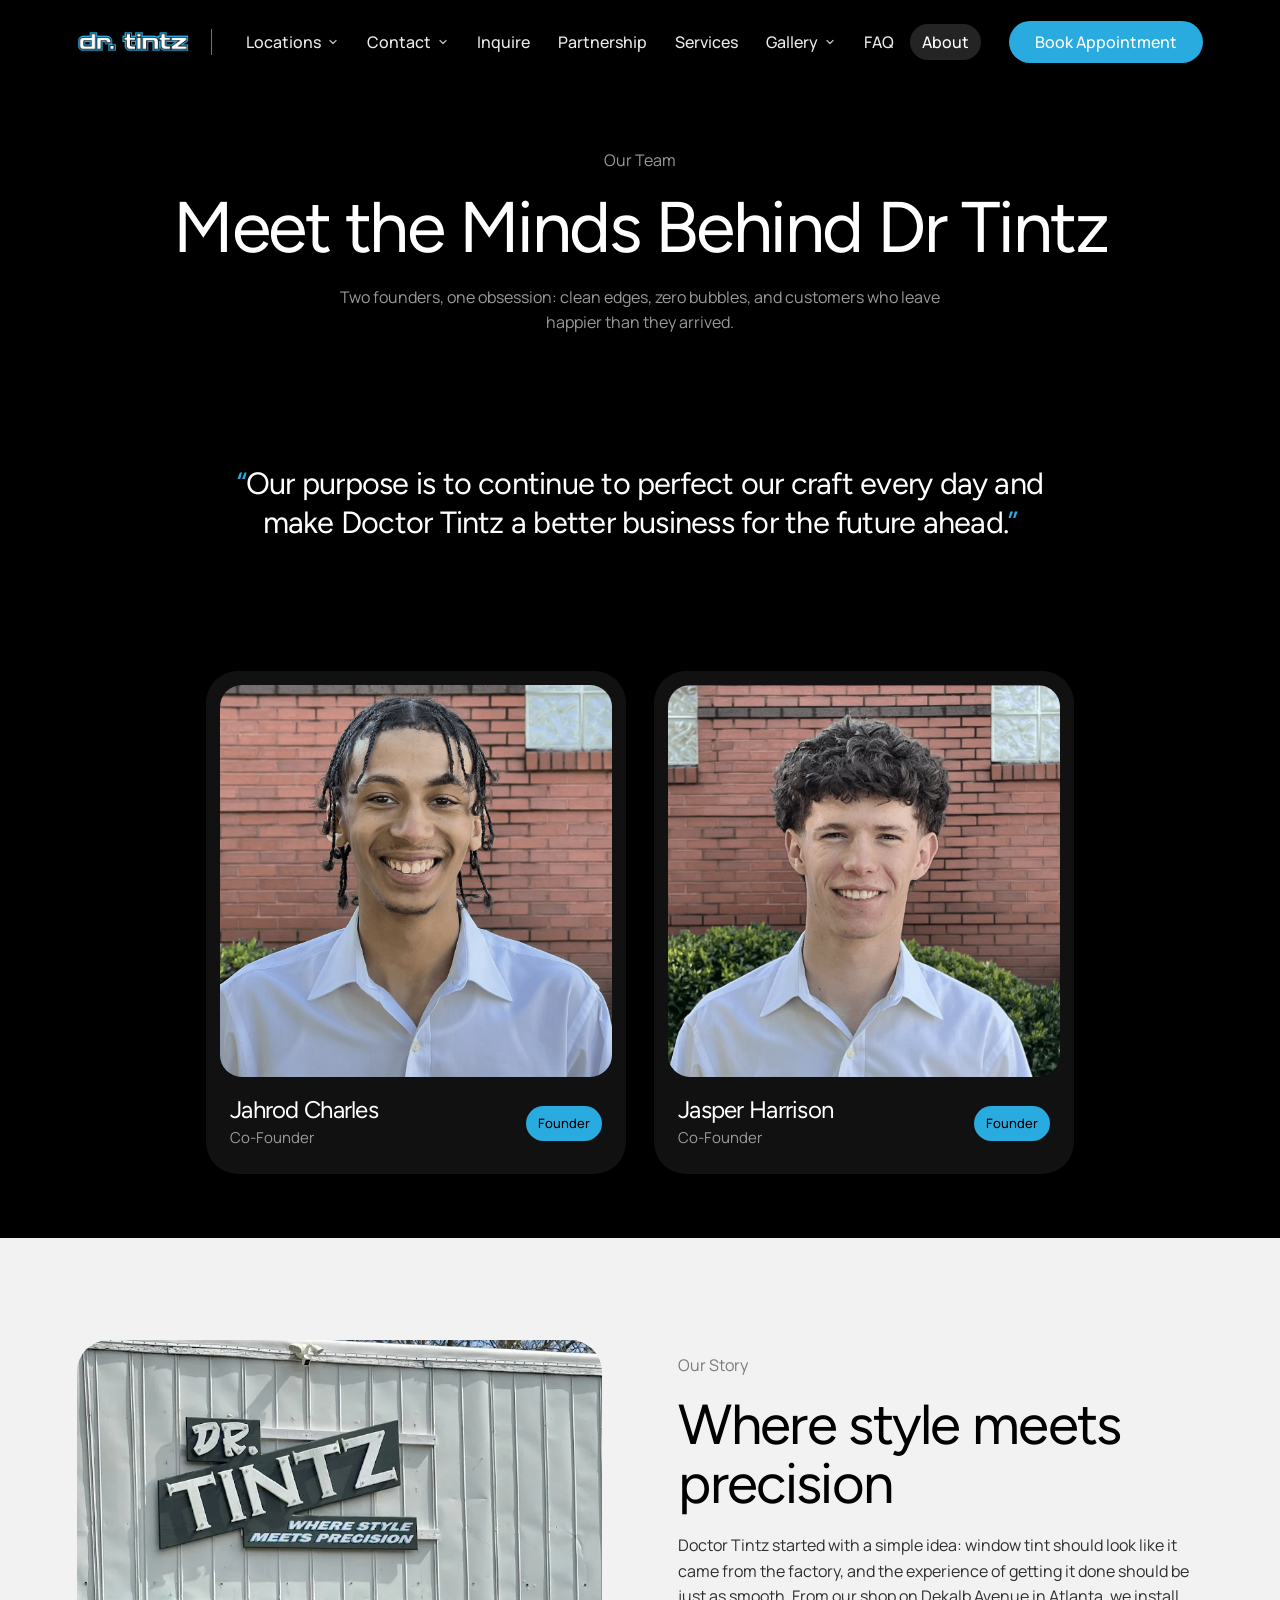
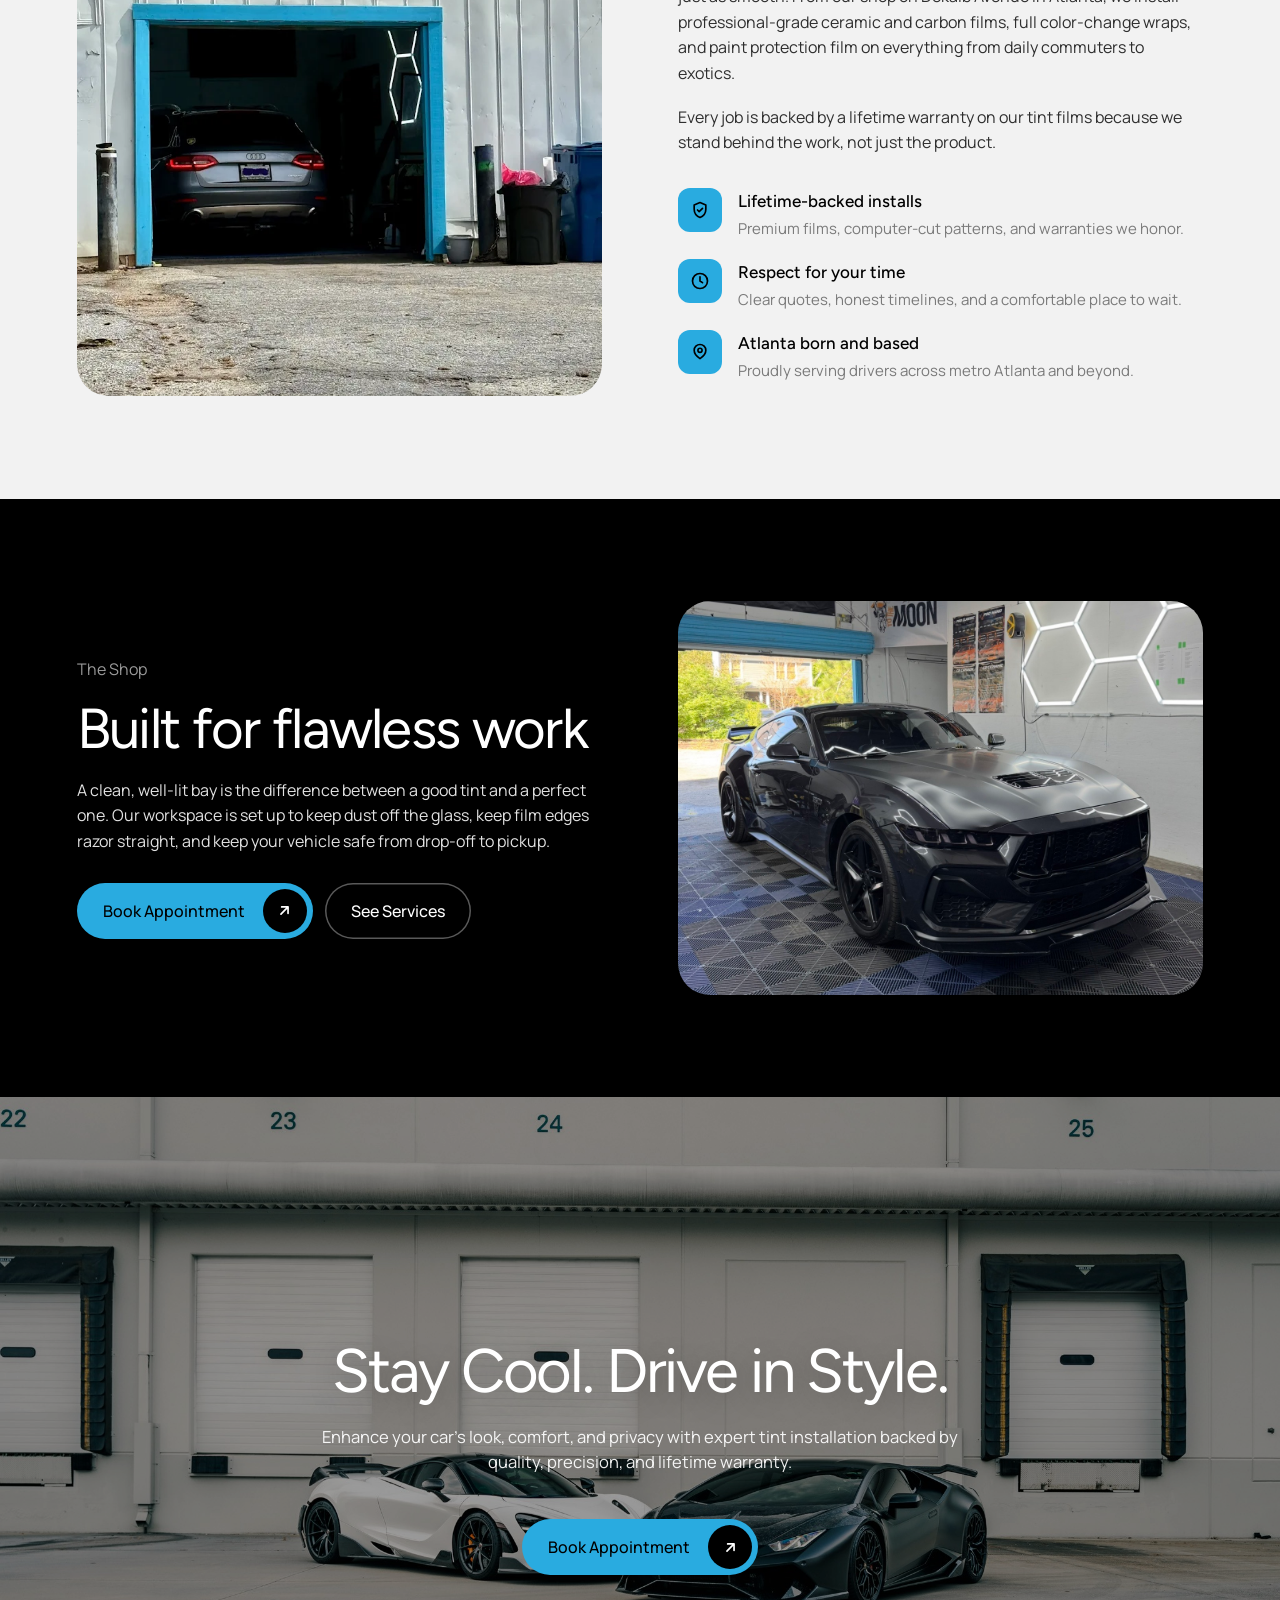
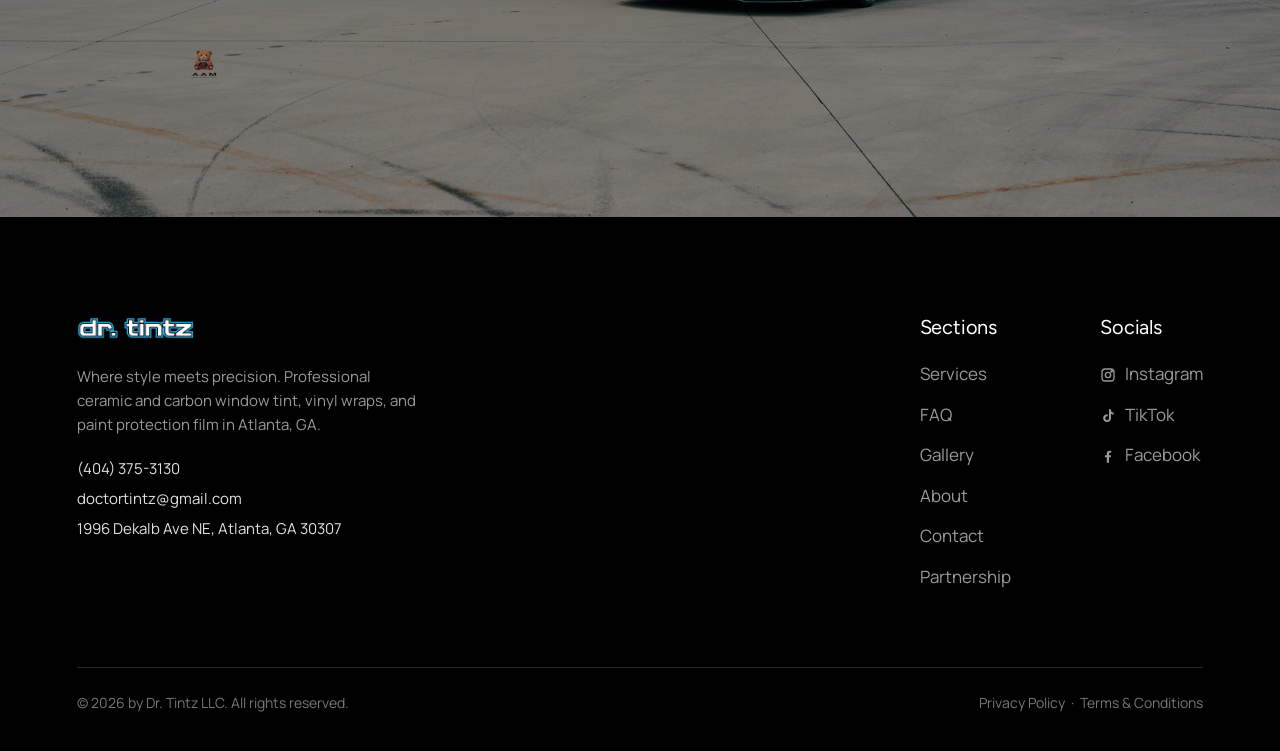
==== commit cc787648: "Add Partnership page with partner application form - partnership.html (/partnership): who the progra" ====
--- a/about.html
+++ b/about.html
@@ -56,6 +56,7 @@
             </div>
           </div>
           <button class="nav__link" type="button" data-open-inquire>Inquire</button>
+          <a class="nav__link" href="partnership.html">Partnership</a>
           <a class="nav__link" href="index.html#services">Services</a>
           <div class="nav__item">
             <button class="nav__link nav__toggle" type="button" aria-expanded="false" aria-haspopup="true">Gallery <svg class="chev" viewBox="0 0 24 24" fill="none" stroke="currentColor" stroke-width="2.5" stroke-linecap="round" stroke-linejoin="round" aria-hidden="true"><path d="m6 9 6 6 6-6"/></svg></button>
@@ -228,6 +229,7 @@
             <li><a href="gallery.html">Gallery</a></li>
             <li><a href="about.html">About</a></li>
             <li><a href="contact.html">Contact</a></li>
+            <li><a href="partnership.html">Partnership</a></li>
           </ul>
         </div>
         <div>
--- a/css/styles.css
+++ b/css/styles.css
@@ -569,3 +569,93 @@
   .lightbox__stage img, .lightbox__stage video { border-radius: 0; max-width: 100vw; max-height: 78vh; }
   .lightbox__prev { left: 8px; } .lightbox__next { right: 8px; } .lightbox__close { top: 10px; right: 10px; }
 }
+
+/* Fall Special ----------------------------------------------------------- */
+.hero__promo {
+  display: inline-flex; align-items: center; gap: 10px; margin-bottom: clamp(18px, 2.5vw, 28px);
+  padding: 7px 16px 7px 7px; border-radius: var(--radius-pill);
+  background: rgba(0,0,0,.45); border: 1px solid rgba(255,255,255,.28); color: #fff;
+  font-size: 14px; font-weight: 500; line-height: 1.3;
+  backdrop-filter: blur(8px); -webkit-backdrop-filter: blur(8px);
+  animation: fade-up .9s .15s var(--ease) both; transition: background .2s, border-color .2s;
+}
+.hero__promo:hover { background: rgba(0,0,0,.65); border-color: rgba(255,255,255,.55); }
+.hero__promo strong { white-space: nowrap; padding: 5px 10px; border-radius: var(--radius-pill); background: var(--accent); color: #000; font-size: 12px; font-weight: 700; letter-spacing: .05em; text-transform: uppercase; }
+.promo { background: var(--accent); color: #000; padding: clamp(48px, 6vw, 88px) 0; }
+.promo__inner { display: grid; grid-template-columns: 1.3fr .9fr; gap: clamp(28px, 4vw, 64px); align-items: center; }
+.promo__eyebrow { display: inline-block; margin-bottom: 18px; padding: 7px 12px; border-radius: var(--radius-pill); background: rgba(0,0,0,.12); font-size: 13px; font-weight: 700; letter-spacing: .08em; text-transform: uppercase; }
+.promo__title { font-size: clamp(34px, 4.6vw, 64px); line-height: 1.02; letter-spacing: -.03em; }
+.promo__price { font-weight: 600; }
+.promo__text { margin: 18px 0 0; max-width: 620px; font-size: clamp(16px, 1.2vw, 18px); line-height: 1.6; color: rgba(0,0,0,.78); }
+.promo__list { list-style: none; margin: 20px 0 0; padding: 0; display: flex; flex-wrap: wrap; gap: 10px 22px; font-weight: 600; font-size: 15px; }
+.promo__list li { display: inline-flex; align-items: center; gap: 8px; }
+.promo__list svg { width: 18px; height: 18px; flex: none; }
+.promo__actions { display: grid; gap: 12px; justify-items: start; }
+.promo .btn { background: #000; color: #fff; }
+.promo .btn:hover { background: #1c1c1c; }
+.promo .btn__arrow { background: #fff; color: #000; }
+.promo .btn--ghost { background: transparent; color: #000; box-shadow: inset 0 0 0 1.5px rgba(0,0,0,.6); }
+.promo .btn--ghost:hover { background: rgba(0,0,0,.08); box-shadow: inset 0 0 0 1.5px #000; }
+.promo__fine { margin: 6px 0 0; font-size: 13px; line-height: 1.5; color: rgba(0,0,0,.65); max-width: 360px; }
+@media (max-width: 960px) {
+  .promo__inner { grid-template-columns: 1fr; }
+  .promo__actions { justify-items: stretch; }
+  .promo__actions .btn { justify-content: space-between; }
+}
+@media (max-width: 640px) {
+  .hero__promo { font-size: 13px; gap: 8px; padding-right: 12px; }
+  .hero__promo span[aria-hidden] { display: none; }
+  .promo__eyebrow { font-size: 12px; letter-spacing: .06em; }
+}
+
+/* /book and /fall-special ------------------------------------------------- */
+.btn--xl { padding: 10px 10px 10px 40px; gap: 24px; font-size: clamp(18px, 1.6vw, 22px); }
+.btn--xl .btn__arrow { width: 60px; height: 60px; }
+.btn--xl .btn__arrow svg { width: 22px; height: 22px; }
+.book-hero { position: relative; min-height: 100svh; display: flex; align-items: center; padding: calc(84px + 48px) 0 72px; color: #fff; text-align: center; overflow: hidden; isolation: isolate; }
+.book-hero__bg { position: absolute; inset: 0; z-index: -1; }
+.book-hero__bg img { width: 100%; height: 100%; object-fit: cover; }
+.book-hero__bg::after { content: ''; position: absolute; inset: 0; background: linear-gradient(180deg, rgba(0,0,0,.72), rgba(0,0,0,.6) 50%, rgba(0,0,0,.85)); }
+.book-hero__inner { max-width: 860px; }
+.book-hero .lead { max-width: 560px; margin: 20px auto 0; color: #d9d9d9; }
+.book-hero__cta { margin-top: clamp(32px, 4vw, 48px); display: flex; justify-content: center; }
+.book-hero__points { list-style: none; margin: clamp(28px, 4vw, 44px) 0 0; padding: 0; display: flex; flex-wrap: wrap; justify-content: center; gap: 10px 24px; font-size: 15px; font-weight: 500; color: #e6e6e6; }
+.book-hero__points li { display: inline-flex; align-items: center; gap: 8px; }
+.book-hero__points svg { width: 18px; height: 18px; color: var(--accent); flex: none; }
+.book-hero__alt { margin-top: 28px; font-size: 15px; color: #bdbdbd; }
+.book-hero__alt a { color: #fff; text-decoration: underline; text-underline-offset: 3px; }
+.offers { display: grid; grid-template-columns: 1fr 1fr; gap: 20px; max-width: 1060px; margin: 0 auto; }
+.offer { display: flex; flex-direction: column; align-items: flex-start; padding: clamp(28px, 3.5vw, 44px); border-radius: var(--radius-lg); background: var(--surface); border: 1px solid var(--line); }
+.offer--featured { background: var(--accent); color: #000; border-color: transparent; }
+.offer__label { font-size: 13px; font-weight: 700; letter-spacing: .08em; text-transform: uppercase; opacity: .8; }
+.offer__price { margin-top: 14px; font-family: var(--font-display); font-weight: 500; font-size: clamp(56px, 7vw, 96px); line-height: 1; letter-spacing: -.04em; }
+.offer__price small { font-size: .38em; font-weight: 500; letter-spacing: 0; margin-left: 4px; }
+.offer__sub { margin-top: 14px; font-size: 17px; line-height: 1.55; color: var(--ink-2); }
+.offer--featured .offer__sub { color: rgba(0,0,0,.78); }
+.offer__list { list-style: none; margin: 22px 0 0; padding: 0; display: grid; gap: 10px; font-size: 15px; font-weight: 600; }
+.offer__list li { display: flex; align-items: center; gap: 10px; }
+.offer__list svg { width: 18px; height: 18px; flex: none; }
+.offer .btn { margin-top: 28px; }
+.offer--featured .btn { background: #000; color: #fff; }
+.offer--featured .btn:hover { background: #1c1c1c; }
+.offer--featured .btn .btn__arrow { background: #fff; color: #000; }
+.offers__note { margin: 28px auto 0; max-width: 760px; text-align: center; font-size: 14px; line-height: 1.6; color: var(--ink-3); }
+@media (max-width: 860px) { .offers { grid-template-columns: 1fr; } }
+@media (max-width: 640px) { .btn--xl { padding: 8px 8px 8px 28px; gap: 16px; } .btn--xl .btn__arrow { width: 52px; height: 52px; } .book-hero__points { gap: 8px 16px; font-size: 14px; } }
+
+/* Partnership ------------------------------------------------------------- */
+.partner-grid { display: grid; grid-template-columns: .85fr 1.15fr; gap: clamp(28px, 4vw, 64px); align-items: start; }
+.partner-side__title { font-size: 22px; margin-bottom: 16px; }
+.partner-side__title + .partner-side__title, .partner-list + .partner-side__title { margin-top: 32px; }
+.partner-steps { list-style: none; margin: 0 0 32px; padding: 0; display: grid; gap: 16px; }
+.partner-steps li { display: grid; grid-template-columns: 34px 1fr; gap: 14px; align-items: start; }
+.partner-steps span { width: 34px; height: 34px; border-radius: 50%; display: grid; place-items: center; background: var(--accent); color: #000; font-weight: 700; font-size: 14px; }
+.partner-steps strong { display: block; font-size: 16px; margin: 6px 0 4px; }
+.partner-steps div { font-size: 15px; line-height: 1.55; color: var(--ink-3); }
+.partner-list { list-style: none; margin: 0; padding: 0; display: grid; gap: 10px; font-size: 15px; font-weight: 500; }
+.partner-list li { display: flex; align-items: center; gap: 10px; }
+.partner-list svg { width: 18px; height: 18px; color: var(--accent); flex: none; }
+.partner-side__note { margin-top: 28px; font-size: 14px; line-height: 1.6; color: var(--ink-3); }
+.partner-side__note a { color: var(--ink); text-decoration: underline; text-underline-offset: 3px; }
+.partner-form { min-width: 0; }
+@media (max-width: 900px) { .partner-grid { grid-template-columns: 1fr; } .partner-side { order: 2; } }
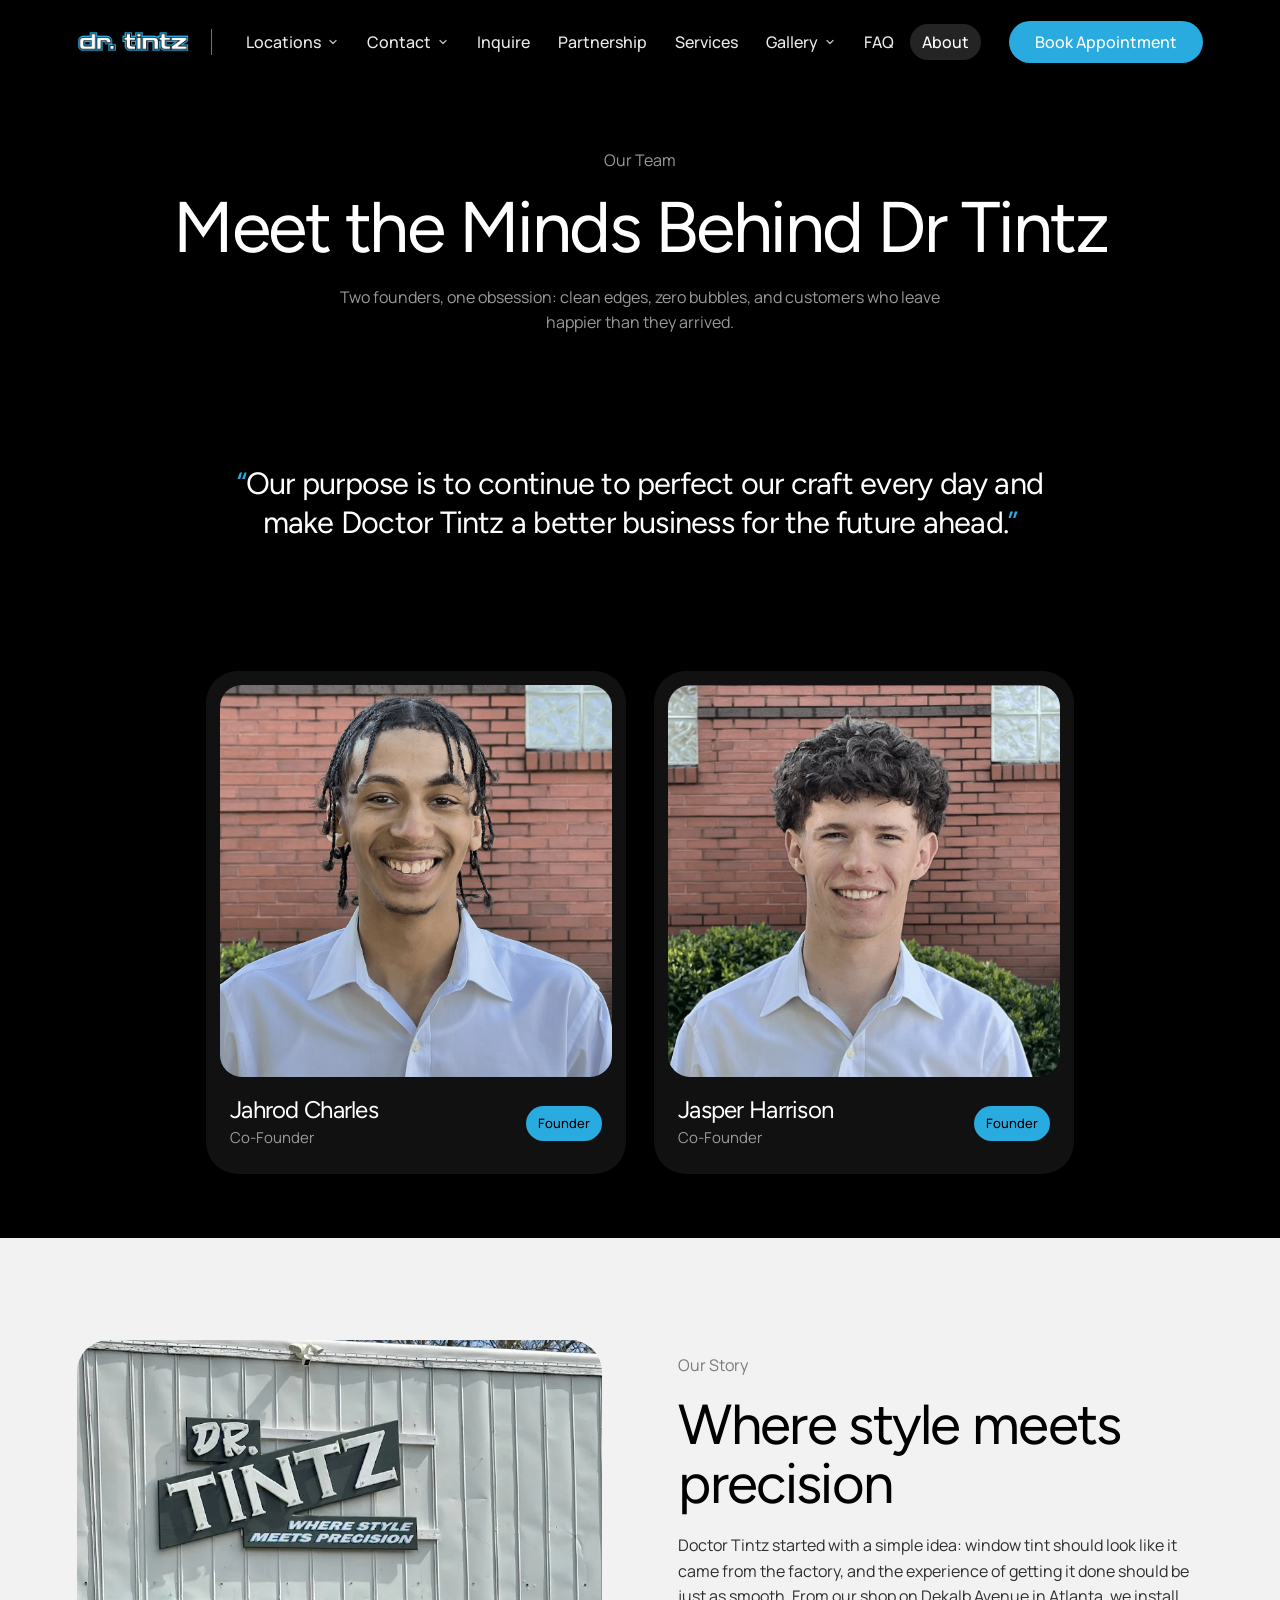
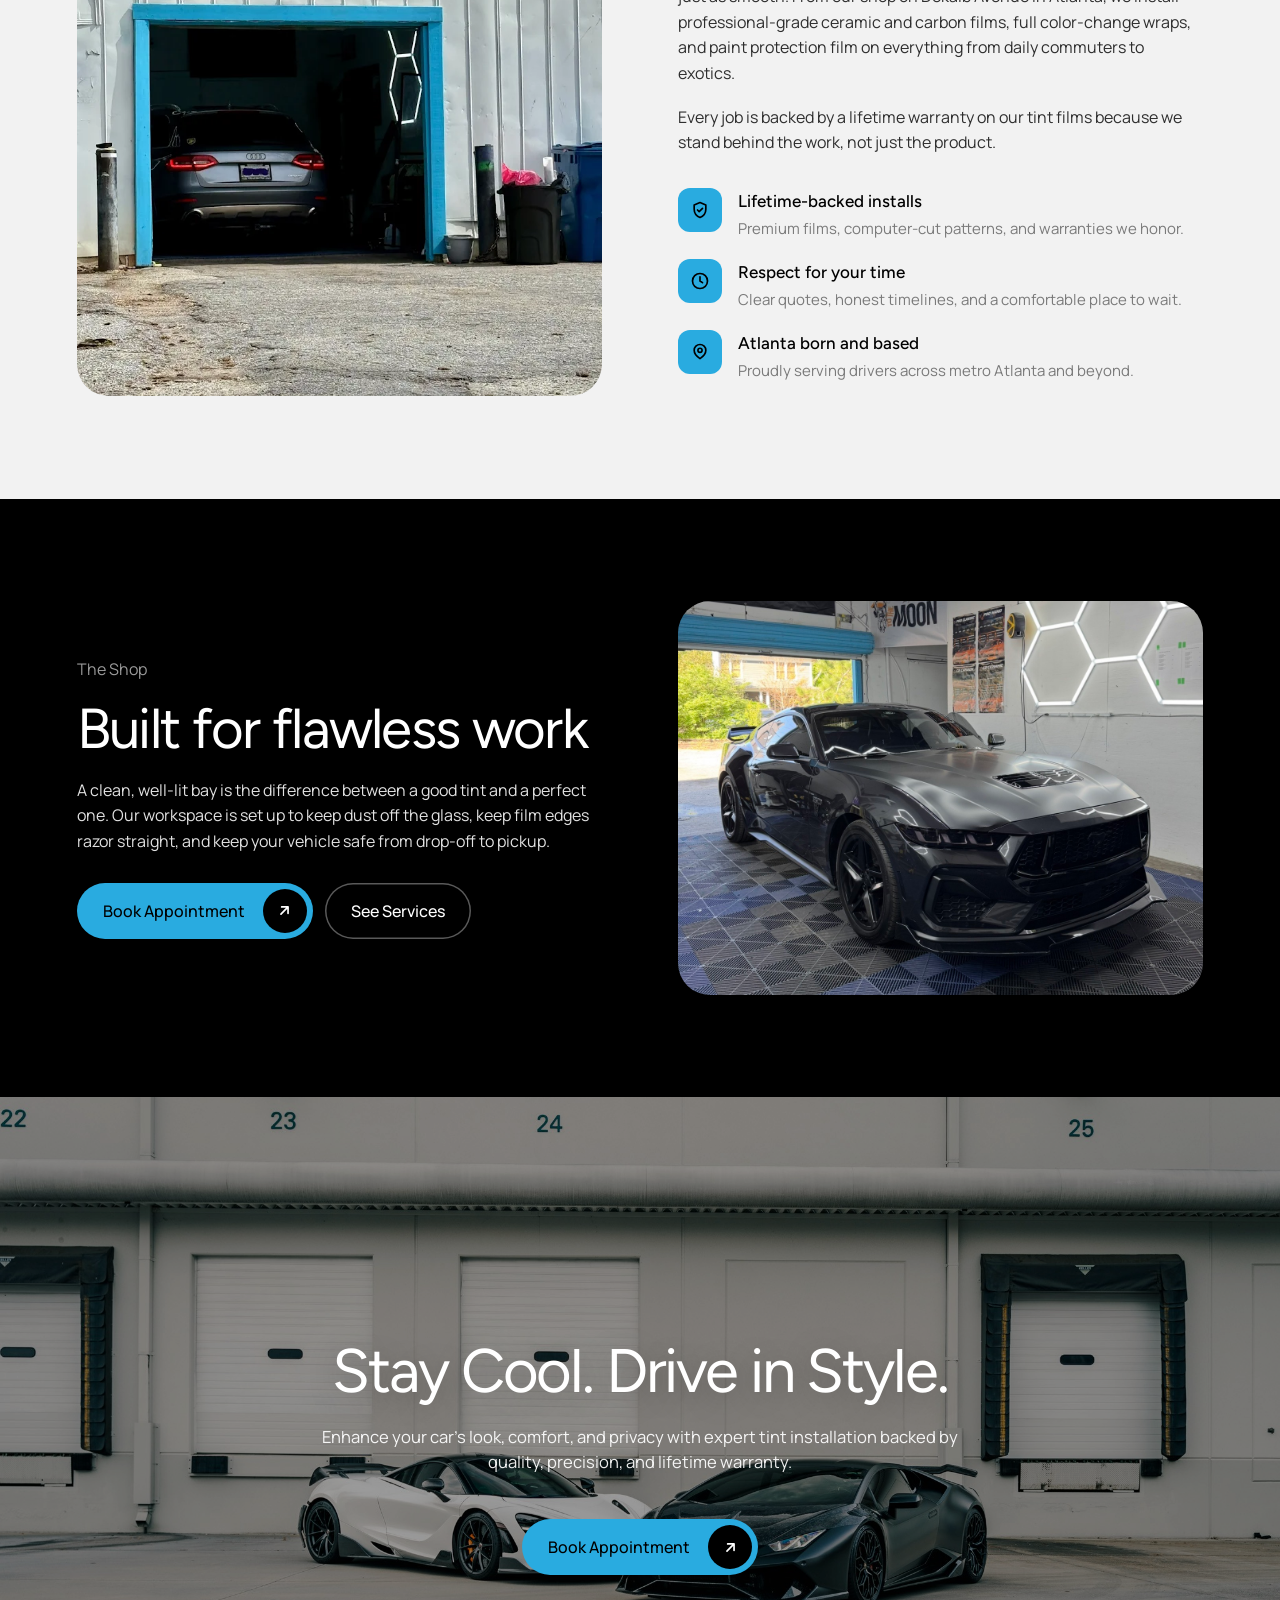
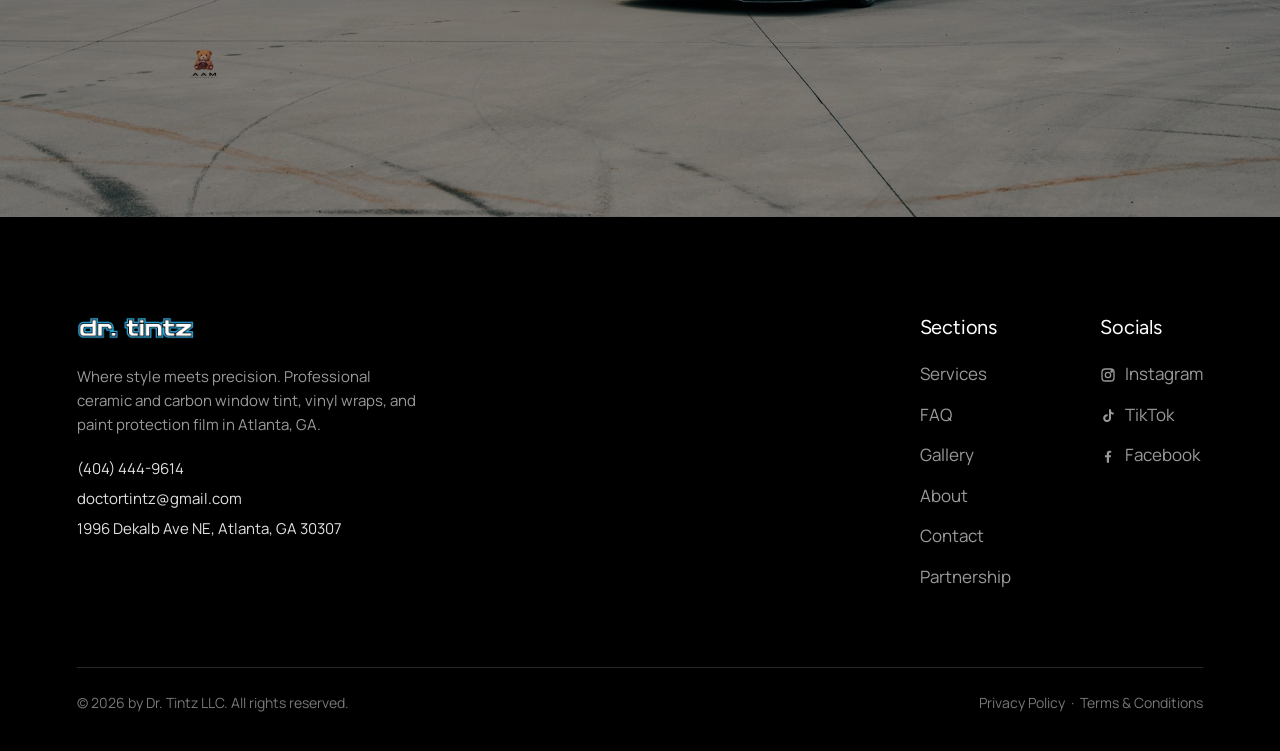
==== commit 25b8bdeb: "Use one phone number, (404) 444-9614, across the site Replaces (404) 375-3130 in footers and contact" ====
--- a/about.html
+++ b/about.html
@@ -49,9 +49,9 @@
           <div class="nav__item">
             <button class="nav__link nav__toggle" type="button" aria-expanded="false" aria-haspopup="true">Contact <svg class="chev" viewBox="0 0 24 24" fill="none" stroke="currentColor" stroke-width="2.5" stroke-linecap="round" stroke-linejoin="round" aria-hidden="true"><path d="m6 9 6 6 6-6"/></svg></button>
             <div class="dropdown dropdown--sm">
-              <a class="dropdown__item" href="tel:+14049849468">
-                <strong>Jasper Harrison</strong>
-                <span>(404) 984-9468</span>
+              <a class="dropdown__item" href="tel:+14044449614">
+                <strong>Call or text us</strong>
+                <span>(404) 444-9614</span>
               </a>
             </div>
           </div>
@@ -216,7 +216,7 @@
           <a class="logo" href="index.html" aria-label="Doctor Tintz home"><img src="assets/img/logo.png" alt="dr. tintz" width="266" height="50"></a>
           <p>Where style meets precision. Professional ceramic and carbon window tint, vinyl wraps, and paint protection film in Atlanta, GA.</p>
           <div class="footer__contact">
-            <a href="tel:+14043753130">(404) 375-3130</a>
+            <a href="tel:+14044449614">(404) 444-9614</a>
             <a href="mailto:doctortintz@gmail.com">doctortintz@gmail.com</a>
             <span>1996 Dekalb Ave NE, Atlanta, GA 30307</span>
           </div>
